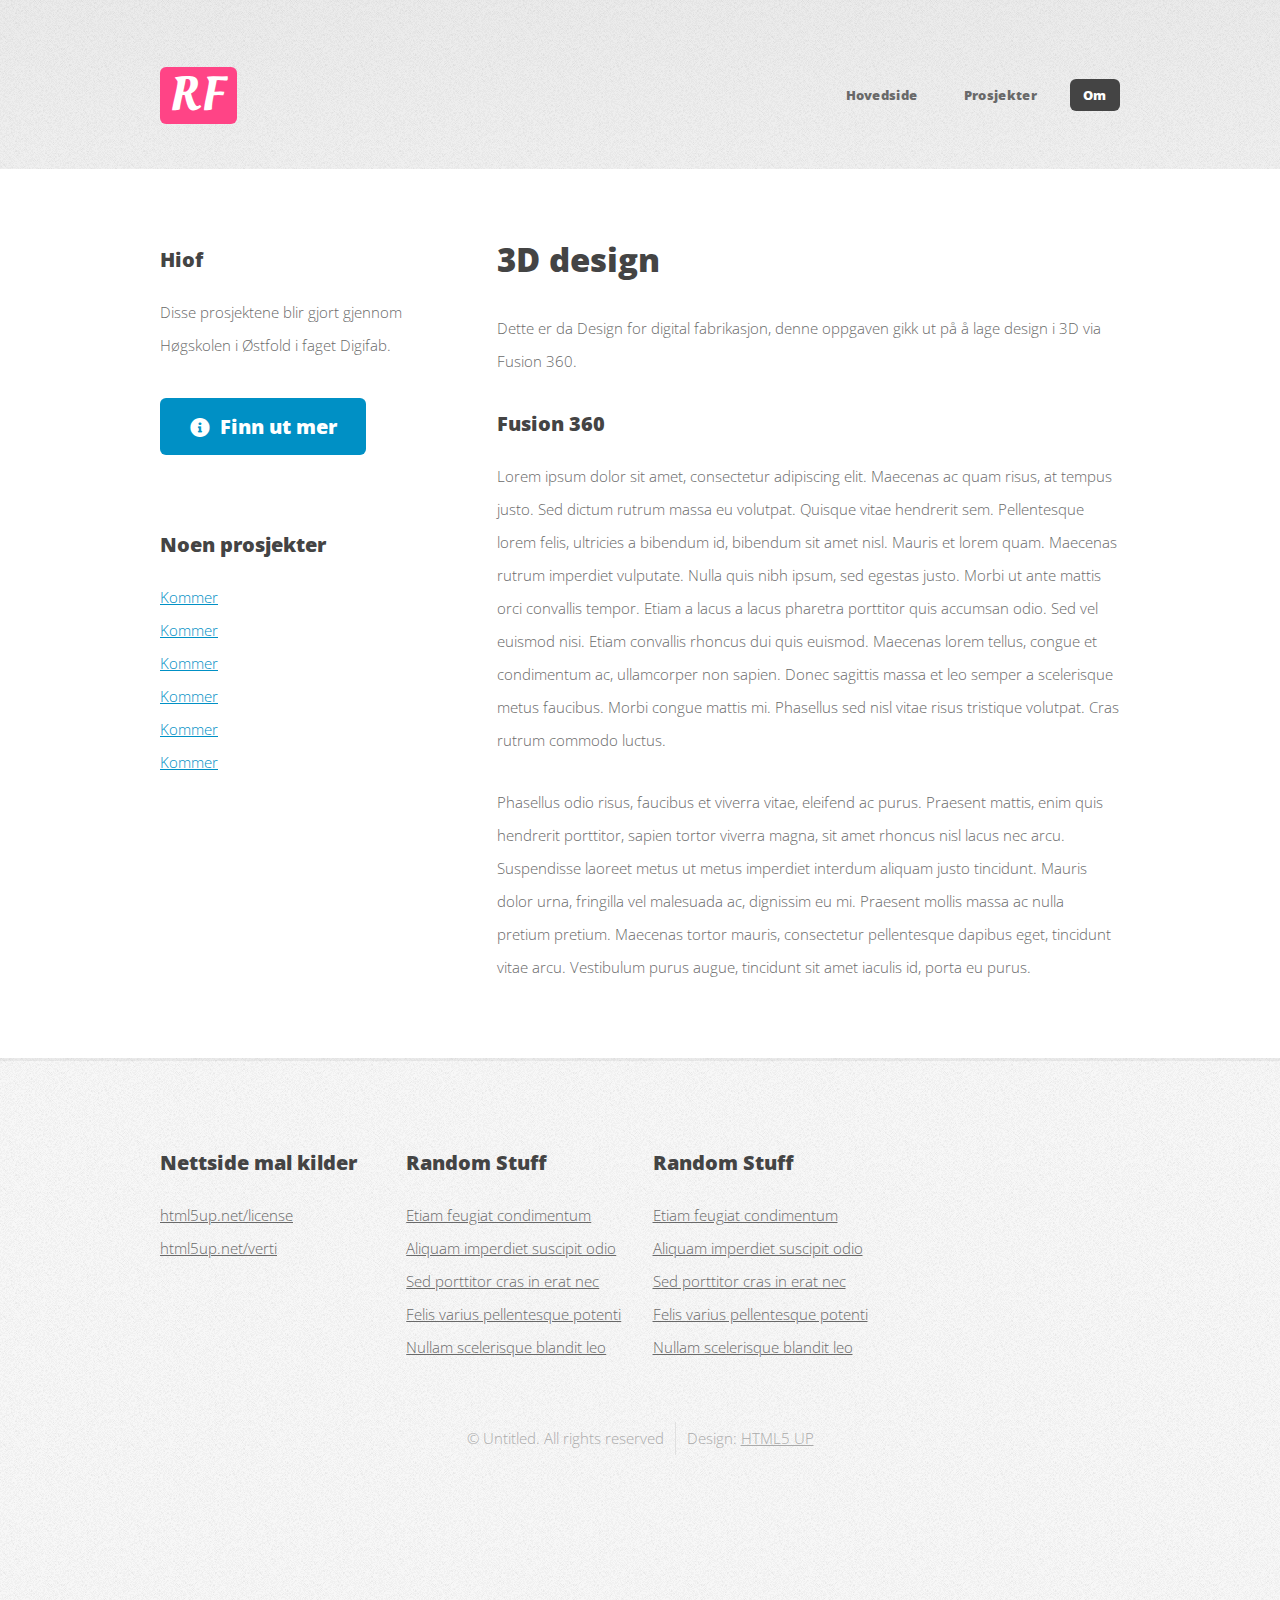
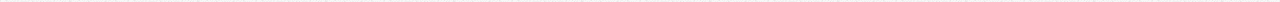
==== docs/Design3D.html @ 137730bd "Made new pages" ====
<!DOCTYPE HTML>
<!--
	Hvor malen til denne nettsiden kommer fra
	Verti by HTML5 UP
	html5up.net | @ajlkn
	Free for personal and commercial use under the CCA 3.0 license (html5up.net/license)
-->
<html>
	<head>
		<title>DigiFab</title>
		<meta charset="utf-8" />
		<meta name="viewport" content="width=device-width, initial-scale=1, user-scalable=no" />
		<link rel="stylesheet" href="assets/css/main.css" />
	</head>
	<body class="is-preload left-sidebar">
		<div id="page-wrapper">

			<!-- Header -->
				<div id="header-wrapper">
					<header id="header" class="container">

						<!-- Logo -->
							<div id="logo">
								<h1><a href="index.html">RF</a></h1>
								<span></span>
							</div>

						<!-- Nav -->
							<nav id="nav">
								<ul>
									<li><a href="index.html">Hovedside</a></li>
									<li>
										<a href="#">Prosjekter</a>
										<ul>
											<li><a href="#">Lorem ipsum dolor</a></li>
											<!--
											<li><a href="#">Magna phasellus</a></li>
											<li>
												<a href="#">Phasellus consequat</a>
												<ul>
													<li><a href="#">Lorem ipsum dolor</a></li>
													<li><a href="#">Phasellus consequat</a></li>
													<li><a href="#">Magna phasellus</a></li>
													<li><a href="#">Etiam dolore nisl</a></li>
												</ul>
											</li>
											<li><a href="#">Veroeros feugiat</a></li>
											-->
										</ul>
									</li>
									<li class="current"><a href="left-sidebar.html">Om</a></li>
									<!--
									<li><a href="right-sidebar.html">Right Sidebar</a></li>
									<li><a href="no-sidebar.html">No Sidebar</a></li>
									Fjernet pga usikkerhet om jeg trenger det
									-->
								</ul>
							</nav>

					</header>
				</div>

			<!-- Main -->
				<div id="main-wrapper">
					<div class="container">
						<div class="row gtr-200">
							<div class="col-4 col-12-medium">
								<div id="sidebar">
									
									<!-- Sidebar -->
										<section>
											<h3>Hiof</h3>
											<p>Disse prosjektene blir gjort gjennom Høgskolen i Østfold i faget Digifab.</p>
											<footer>
												<a href="http://hiof.no" class="button icon solid fa-info-circle">Finn ut mer</a>
											</footer>
										</section>

										<section>
											<h3>Noen prosjekter</h3>
											<ul class="style2">
												<li><a href="#">Kommer</a></li>
												<li><a href="#">Kommer</a></li>
												<li><a href="#">Kommer</a></li>
												<li><a href="#">Kommer</a></li>
												<li><a href="#">Kommer</a></li>
												<li><a href="#">Kommer</a></li>
											</ul>
										</section>

								</div>
							</div>
							<div class="col-8 col-12-medium imp-medium">
								<div id="content">

									<!-- Content -->
										<article>

											<h2>3D design</h2>

											<p>Dette er da Design for digital fabrikasjon, denne oppgaven gikk ut på å lage
												design i 3D via Fusion 360.
											</p>

											<h3>Fusion 360</h3>
											<p>Lorem ipsum dolor sit amet, consectetur adipiscing elit. Maecenas ac quam risus, at tempus
											justo. Sed dictum rutrum massa eu volutpat. Quisque vitae hendrerit sem. Pellentesque lorem felis,
											ultricies a bibendum id, bibendum sit amet nisl. Mauris et lorem quam. Maecenas rutrum imperdiet
											vulputate. Nulla quis nibh ipsum, sed egestas justo. Morbi ut ante mattis orci convallis tempor.
											Etiam a lacus a lacus pharetra porttitor quis accumsan odio. Sed vel euismod nisi. Etiam convallis
											rhoncus dui quis euismod. Maecenas lorem tellus, congue et condimentum ac, ullamcorper non sapien.
											Donec sagittis massa et leo semper a scelerisque metus faucibus. Morbi congue mattis mi.
											Phasellus sed nisl vitae risus tristique volutpat. Cras rutrum commodo luctus.</p>
											
											<p>Phasellus odio risus, faucibus et viverra vitae, eleifend ac purus. Praesent mattis, enim
											quis hendrerit porttitor, sapien tortor viverra magna, sit amet rhoncus nisl lacus nec arcu.
											Suspendisse laoreet metus ut metus imperdiet interdum aliquam justo tincidunt. Mauris dolor urna,
											fringilla vel malesuada ac, dignissim eu mi. Praesent mollis massa ac nulla pretium pretium.
											Maecenas tortor mauris, consectetur pellentesque dapibus eget, tincidunt vitae arcu.
											Vestibulum purus augue, tincidunt sit amet iaculis id, porta eu purus.</p>

										</article>

								</div>
							</div>
						</div>
					</div>
				</div>

			<!-- Footer -->
				<div id="footer-wrapper">
					<footer id="footer" class="container">
						<div class="row">
							<div class="col-3 col-6-medium col-12-small">

								<!-- Links -->
									<section class="widget links">
										<h3>Nettside mal kilder</h3>
										<ul class="style2">
											<li><a href="http://html5up.net/license">html5up.net/license</a></li>
											<li><a href="http://html5up.net/verti">html5up.net/verti</a></li>
										</ul>
									</section>

							</div>
							<div class="col-3 col-6-medium col-12-small">

								<!-- Links -->
									<section class="widget links">
										<h3>Random Stuff</h3>
										<ul class="style2">
											<li><a href="#">Etiam feugiat condimentum</a></li>
											<li><a href="#">Aliquam imperdiet suscipit odio</a></li>
											<li><a href="#">Sed porttitor cras in erat nec</a></li>
											<li><a href="#">Felis varius pellentesque potenti</a></li>
											<li><a href="#">Nullam scelerisque blandit leo</a></li>
										</ul>
									</section>

							</div>
							<div class="col-3 col-6-medium col-12-small">

								<!-- Links -->
									<section class="widget links">
										<h3>Random Stuff</h3>
										<ul class="style2">
											<li><a href="#">Etiam feugiat condimentum</a></li>
											<li><a href="#">Aliquam imperdiet suscipit odio</a></li>
											<li><a href="#">Sed porttitor cras in erat nec</a></li>
											<li><a href="#">Felis varius pellentesque potenti</a></li>
											<li><a href="#">Nullam scelerisque blandit leo</a></li>
										</ul>
									</section>

							</div>
							<div class="col-3 col-6-medium col-12-small">

								<!-- Contact -->
								<!--
									<section class="widget contact">
										<h3>Contact Us</h3>
										<ul>
											<li><a href="#" class="icon brands fa-twitter"><span class="label">Twitter</span></a></li>
											<li><a href="#" class="icon brands fa-facebook-f"><span class="label">Facebook</span></a></li>
											<li><a href="#" class="icon brands fa-instagram"><span class="label">Instagram</span></a></li>
											<li><a href="#" class="icon brands fa-dribbble"><span class="label">Dribbble</span></a></li>
											<li><a href="#" class="icon brands fa-pinterest"><span class="label">Pinterest</span></a></li>
										</ul>
										<p>1234 Fictional Road<br />
										Nashville, TN 00000<br />
										(800) 555-0000</p>
									</section>
								-->

							</div>
						</div>
						<div class="row">
							<div class="col-12">
								<div id="copyright">
									<ul class="menu">
										<li>&copy; Untitled. All rights reserved</li><li>Design: <a href="http://html5up.net">HTML5 UP</a></li>
									</ul>
								</div>
							</div>
						</div>
					</footer>
				</div>

			</div>

		<!-- Scripts -->

			<script src="assets/js/jquery.min.js"></script>
			<script src="assets/js/jquery.dropotron.min.js"></script>
			<script src="assets/js/browser.min.js"></script>
			<script src="assets/js/breakpoints.min.js"></script>
			<script src="assets/js/util.js"></script>
			<script src="assets/js/main.js"></script>

	</body>
</html>
---- docs/assets/css/main.css ----
@import url("fontawesome-all.min.css");
@import url("https://fonts.googleapis.com/css?family=Oleo+Script:400|Open+Sans:300,300italic,600,600italic,800");

/*
	Verti by HTML5 UP
	html5up.net | @ajlkn
	Free for personal and commercial use under the CCA 3.0 license (html5up.net/license)
*/

html, body, div, span, applet, object,
iframe, h1, h2, h3, h4, h5, h6, p, blockquote,
pre, a, abbr, acronym, address, big, cite,
code, del, dfn, em, img, ins, kbd, q, s, samp,
small, strike, strong, sub, sup, tt, var, b,
u, i, center, dl, dt, dd, ol, ul, li, fieldset,
form, label, legend, table, caption, tbody,
tfoot, thead, tr, th, td, article, aside,
canvas, details, embed, figure, figcaption,
footer, header, hgroup, menu, nav, output, ruby,
section, summary, time, mark, audio, video {
	margin: 0;
	padding: 0;
	border: 0;
	font-size: 100%;
	font: inherit;
	vertical-align: baseline;}

article, aside, details, figcaption, figure,
footer, header, hgroup, menu, nav, section {
	display: block;}

body {
	line-height: 1;
}

ol, ul {
	list-style: none;
}

blockquote, q {
	quotes: none;
}

	blockquote:before, blockquote:after, q:before, q:after {
		content: '';
		content: none;
	}

table {
	border-collapse: collapse;
	border-spacing: 0;
}

body {
	-webkit-text-size-adjust: none;
}

mark {
	background-color: transparent;
	color: inherit;
}

input::-moz-focus-inner {
	border: 0;
	padding: 0;
}

input, select, textarea {
	-moz-appearance: none;
	-webkit-appearance: none;
	-ms-appearance: none;
	appearance: none;
}

/* Basic */

	@-ms-viewport {
		width: device-width;
	}

	html {
		box-sizing: border-box;
	}

	*, *:before, *:after {
		box-sizing: inherit;
	}

	body {
		background-image: -moz-linear-gradient(top, rgba(0, 0, 0, 0.05), rgba(0, 0, 0, 0)), url("images/bg01.png");
		background-image: -webkit-linear-gradient(top, rgba(0, 0, 0, 0.05), rgba(0, 0, 0, 0)), url("images/bg01.png");
		background-image: -ms-linear-gradient(top, rgba(0, 0, 0, 0.05), rgba(0, 0, 0, 0)), url("images/bg01.png");
		background-image: linear-gradient(top, rgba(0, 0, 0, 0.05), rgba(0, 0, 0, 0)), url("images/bg01.png");
		background-color: #f7f7f7;
		background-position: top left, top left;
		background-repeat: repeat-x, repeat;
		background-size: 100% 30em, auto;
		font-family: 'Open Sans', sans-serif;
		font-size: 13pt;
		color: #696969;
		font-weight: 300;
		line-height: 2.25em;
	}

		body.is-preload *, body.is-preload *:before, body.is-preload *:after {
			-moz-animation: none !important;
			-webkit-animation: none !important;
			-ms-animation: none !important;
			animation: none !important;
			-moz-transition: none !important;
			-webkit-transition: none !important;
			-ms-transition: none !important;
			transition: none !important;
		}

	input, select, textarea {
		font-family: 'Open Sans', sans-serif;
		font-size: 13pt;
		color: #696969;
		font-weight: 300;
		line-height: 2.25em;
	}

	a {
		color: #0090c5;
		text-decoration: underline;
	}

		a:hover {
			text-decoration: none;
		}

	h1, h2, h3, h4, h5, h6 {
		color: #444;
		font-weight: 800;
	}

		h1 a, h2 a, h3 a, h4 a, h5 a, h6 a {
			color: inherit;
			text-decoration: none;
			outline: 0;
		}

	h2 {
		font-size: 2.25em;
		margin: 0 0 1.1em 0;
		line-height: 1em;
	}

	h3 {
		font-size: 1.35em;
		margin: 0 0 1em 0;
	}

	b, strong {
		font-weight: 600;
		color: #444;
	}

	i, em {
		font-style: italic;
	}

	br.clear {
		clear: both;
	}

	sub {
		position: relative;
		top: 0.5em;
		font-size: 0.8em;
	}

	sup {
		position: relative;
		top: -0.5em;
		font-size: 0.8em;
	}

	hr {
		border: 0;
		border-top: solid 1px #eee;
	}

	blockquote {
		border-left: solid 0.5em #eee;
		padding: 1em 0 1em 2em;
		font-style: italic;
	}

	p, ul, ol, dl, table {
		margin-bottom: 2em;
	}

/* Container */

	.container {
		margin: 0 auto;
		max-width: 100%;
		width: 1400px;
	}

		@media screen and (max-width: 1680px) {

			.container {
				width: 1200px;
			}

		}

		@media screen and (max-width: 1280px) {

			.container {
				width: 960px;
			}

		}

		@media screen and (max-width: 980px) {

			.container {
				width: 90%;
			}

		}

		@media screen and (max-width: 736px) {

			.container {
				width: 100%;
			}

		}

/* Row */

	.row {
		display: flex;
		flex-wrap: wrap;
		box-sizing: border-box;
		align-items: stretch;
	}

		.row > * {
			box-sizing: border-box;
		}

		.row.gtr-uniform > * > :last-child {
			margin-bottom: 0;
		}

		.row.aln-left {
			justify-content: flex-start;
		}

		.row.aln-center {
			justify-content: center;
		}

		.row.aln-right {
			justify-content: flex-end;
		}

		.row.aln-top {
			align-items: flex-start;
		}

		.row.aln-middle {
			align-items: center;
		}

		.row.aln-bottom {
			align-items: flex-end;
		}

		.row > .imp {
			order: -1;
		}

		.row > .col-1 {
			width: 8.33333%;
		}

		.row > .off-1 {
			margin-left: 8.33333%;
		}

		.row > .col-2 {
			width: 16.66667%;
		}

		.row > .off-2 {
			margin-left: 16.66667%;
		}

		.row > .col-3 {
			width: 25%;
		}

		.row > .off-3 {
			margin-left: 25%;
		}

		.row > .col-4 {
			width: 33.33333%;
		}

		.row > .off-4 {
			margin-left: 33.33333%;
		}

		.row > .col-5 {
			width: 41.66667%;
		}

		.row > .off-5 {
			margin-left: 41.66667%;
		}

		.row > .col-6 {
			width: 50%;
		}

		.row > .off-6 {
			margin-left: 50%;
		}

		.row > .col-7 {
			width: 58.33333%;
		}

		.row > .off-7 {
			margin-left: 58.33333%;
		}

		.row > .col-8 {
			width: 66.66667%;
		}

		.row > .off-8 {
			margin-left: 66.66667%;
		}

		.row > .col-9 {
			width: 75%;
		}

		.row > .off-9 {
			margin-left: 75%;
		}

		.row > .col-10 {
			width: 83.33333%;
		}

		.row > .off-10 {
			margin-left: 83.33333%;
		}

		.row > .col-11 {
			width: 91.66667%;
		}

		.row > .off-11 {
			margin-left: 91.66667%;
		}

		.row > .col-12 {
			width: 100%;
		}

		.row > .off-12 {
			margin-left: 100%;
		}

		.row.gtr-0 {
			margin-top: 0px;
			margin-left: 0px;
		}

			.row.gtr-0 > * {
				padding: 0px 0 0 0px;
			}

			.row.gtr-0.gtr-uniform {
				margin-top: 0px;
			}

				.row.gtr-0.gtr-uniform > * {
					padding-top: 0px;
				}

		.row.gtr-25 {
			margin-top: -10px;
			margin-left: -10px;
		}

			.row.gtr-25 > * {
				padding: 10px 0 0 10px;
			}

			.row.gtr-25.gtr-uniform {
				margin-top: -10px;
			}

				.row.gtr-25.gtr-uniform > * {
					padding-top: 10px;
				}

		.row.gtr-50 {
			margin-top: -20px;
			margin-left: -20px;
		}

			.row.gtr-50 > * {
				padding: 20px 0 0 20px;
			}

			.row.gtr-50.gtr-uniform {
				margin-top: -20px;
			}

				.row.gtr-50.gtr-uniform > * {
					padding-top: 20px;
				}

		.row {
			margin-top: -40px;
			margin-left: -40px;
		}

			.row > * {
				padding: 40px 0 0 40px;
			}

			.row.gtr-uniform {
				margin-top: -40px;
			}

				.row.gtr-uniform > * {
					padding-top: 40px;
				}

		.row.gtr-150 {
			margin-top: -60px;
			margin-left: -60px;
		}

			.row.gtr-150 > * {
				padding: 60px 0 0 60px;
			}

			.row.gtr-150.gtr-uniform {
				margin-top: -60px;
			}

				.row.gtr-150.gtr-uniform > * {
					padding-top: 60px;
				}

		.row.gtr-200 {
			margin-top: -80px;
			margin-left: -80px;
		}

			.row.gtr-200 > * {
				padding: 80px 0 0 80px;
			}

			.row.gtr-200.gtr-uniform {
				margin-top: -80px;
			}

				.row.gtr-200.gtr-uniform > * {
					padding-top: 80px;
				}

		@media screen and (max-width: 1680px) {

			.row {
				display: flex;
				flex-wrap: wrap;
				box-sizing: border-box;
				align-items: stretch;
			}

				.row > * {
					box-sizing: border-box;
				}

				.row.gtr-uniform > * > :last-child {
					margin-bottom: 0;
				}

				.row.aln-left {
					justify-content: flex-start;
				}

				.row.aln-center {
					justify-content: center;
				}

				.row.aln-right {
					justify-content: flex-end;
				}

				.row.aln-top {
					align-items: flex-start;
				}

				.row.aln-middle {
					align-items: center;
				}

				.row.aln-bottom {
					align-items: flex-end;
				}

				.row > .imp-xlarge {
					order: -1;
				}

				.row > .col-1-xlarge {
					width: 8.33333%;
				}

				.row > .off-1-xlarge {
					margin-left: 8.33333%;
				}

				.row > .col-2-xlarge {
					width: 16.66667%;
				}

				.row > .off-2-xlarge {
					margin-left: 16.66667%;
				}

				.row > .col-3-xlarge {
					width: 25%;
				}

				.row > .off-3-xlarge {
					margin-left: 25%;
				}

				.row > .col-4-xlarge {
					width: 33.33333%;
				}

				.row > .off-4-xlarge {
					margin-left: 33.33333%;
				}

				.row > .col-5-xlarge {
					width: 41.66667%;
				}

				.row > .off-5-xlarge {
					margin-left: 41.66667%;
				}

				.row > .col-6-xlarge {
					width: 50%;
				}

				.row > .off-6-xlarge {
					margin-left: 50%;
				}

				.row > .col-7-xlarge {
					width: 58.33333%;
				}

				.row > .off-7-xlarge {
					margin-left: 58.33333%;
				}

				.row > .col-8-xlarge {
					width: 66.66667%;
				}

				.row > .off-8-xlarge {
					margin-left: 66.66667%;
				}

				.row > .col-9-xlarge {
					width: 75%;
				}

				.row > .off-9-xlarge {
					margin-left: 75%;
				}

				.row > .col-10-xlarge {
					width: 83.33333%;
				}

				.row > .off-10-xlarge {
					margin-left: 83.33333%;
				}

				.row > .col-11-xlarge {
					width: 91.66667%;
				}

				.row > .off-11-xlarge {
					margin-left: 91.66667%;
				}

				.row > .col-12-xlarge {
					width: 100%;
				}

				.row > .off-12-xlarge {
					margin-left: 100%;
				}

				.row.gtr-0 {
					margin-top: 0px;
					margin-left: 0px;
				}

					.row.gtr-0 > * {
						padding: 0px 0 0 0px;
					}

					.row.gtr-0.gtr-uniform {
						margin-top: 0px;
					}

						.row.gtr-0.gtr-uniform > * {
							padding-top: 0px;
						}

				.row.gtr-25 {
					margin-top: -10px;
					margin-left: -10px;
				}

					.row.gtr-25 > * {
						padding: 10px 0 0 10px;
					}

					.row.gtr-25.gtr-uniform {
						margin-top: -10px;
					}

						.row.gtr-25.gtr-uniform > * {
							padding-top: 10px;
						}

				.row.gtr-50 {
					margin-top: -20px;
					margin-left: -20px;
				}

					.row.gtr-50 > * {
						padding: 20px 0 0 20px;
					}

					.row.gtr-50.gtr-uniform {
						margin-top: -20px;
					}

						.row.gtr-50.gtr-uniform > * {
							padding-top: 20px;
						}

				.row {
					margin-top: -40px;
					margin-left: -40px;
				}

					.row > * {
						padding: 40px 0 0 40px;
					}

					.row.gtr-uniform {
						margin-top: -40px;
					}

						.row.gtr-uniform > * {
							padding-top: 40px;
						}

				.row.gtr-150 {
					margin-top: -60px;
					margin-left: -60px;
				}

					.row.gtr-150 > * {
						padding: 60px 0 0 60px;
					}

					.row.gtr-150.gtr-uniform {
						margin-top: -60px;
					}

						.row.gtr-150.gtr-uniform > * {
							padding-top: 60px;
						}

				.row.gtr-200 {
					margin-top: -80px;
					margin-left: -80px;
				}

					.row.gtr-200 > * {
						padding: 80px 0 0 80px;
					}

					.row.gtr-200.gtr-uniform {
						margin-top: -80px;
					}

						.row.gtr-200.gtr-uniform > * {
							padding-top: 80px;
						}

		}

		@media screen and (max-width: 1280px) {

			.row {
				display: flex;
				flex-wrap: wrap;
				box-sizing: border-box;
				align-items: stretch;
			}

				.row > * {
					box-sizing: border-box;
				}

				.row.gtr-uniform > * > :last-child {
					margin-bottom: 0;
				}

				.row.aln-left {
					justify-content: flex-start;
				}

				.row.aln-center {
					justify-content: center;
				}

				.row.aln-right {
					justify-content: flex-end;
				}

				.row.aln-top {
					align-items: flex-start;
				}

				.row.aln-middle {
					align-items: center;
				}

				.row.aln-bottom {
					align-items: flex-end;
				}

				.row > .imp-large {
					order: -1;
				}

				.row > .col-1-large {
					width: 8.33333%;
				}

				.row > .off-1-large {
					margin-left: 8.33333%;
				}

				.row > .col-2-large {
					width: 16.66667%;
				}

				.row > .off-2-large {
					margin-left: 16.66667%;
				}

				.row > .col-3-large {
					width: 25%;
				}

				.row > .off-3-large {
					margin-left: 25%;
				}

				.row > .col-4-large {
					width: 33.33333%;
				}

				.row > .off-4-large {
					margin-left: 33.33333%;
				}

				.row > .col-5-large {
					width: 41.66667%;
				}

				.row > .off-5-large {
					margin-left: 41.66667%;
				}

				.row > .col-6-large {
					width: 50%;
				}

				.row > .off-6-large {
					margin-left: 50%;
				}

				.row > .col-7-large {
					width: 58.33333%;
				}

				.row > .off-7-large {
					margin-left: 58.33333%;
				}

				.row > .col-8-large {
					width: 66.66667%;
				}

				.row > .off-8-large {
					margin-left: 66.66667%;
				}

				.row > .col-9-large {
					width: 75%;
				}

				.row > .off-9-large {
					margin-left: 75%;
				}

				.row > .col-10-large {
					width: 83.33333%;
				}

				.row > .off-10-large {
					margin-left: 83.33333%;
				}

				.row > .col-11-large {
					width: 91.66667%;
				}

				.row > .off-11-large {
					margin-left: 91.66667%;
				}

				.row > .col-12-large {
					width: 100%;
				}

				.row > .off-12-large {
					margin-left: 100%;
				}

				.row.gtr-0 {
					margin-top: 0px;
					margin-left: 0px;
				}

					.row.gtr-0 > * {
						padding: 0px 0 0 0px;
					}

					.row.gtr-0.gtr-uniform {
						margin-top: 0px;
					}

						.row.gtr-0.gtr-uniform > * {
							padding-top: 0px;
						}

				.row.gtr-25 {
					margin-top: -6.25px;
					margin-left: -6.25px;
				}

					.row.gtr-25 > * {
						padding: 6.25px 0 0 6.25px;
					}

					.row.gtr-25.gtr-uniform {
						margin-top: -6.25px;
					}

						.row.gtr-25.gtr-uniform > * {
							padding-top: 6.25px;
						}

				.row.gtr-50 {
					margin-top: -12.5px;
					margin-left: -12.5px;
				}

					.row.gtr-50 > * {
						padding: 12.5px 0 0 12.5px;
					}

					.row.gtr-50.gtr-uniform {
						margin-top: -12.5px;
					}

						.row.gtr-50.gtr-uniform > * {
							padding-top: 12.5px;
						}

				.row {
					margin-top: -25px;
					margin-left: -25px;
				}

					.row > * {
						padding: 25px 0 0 25px;
					}

					.row.gtr-uniform {
						margin-top: -25px;
					}

						.row.gtr-uniform > * {
							padding-top: 25px;
						}

				.row.gtr-150 {
					margin-top: -37.5px;
					margin-left: -37.5px;
				}

					.row.gtr-150 > * {
						padding: 37.5px 0 0 37.5px;
					}

					.row.gtr-150.gtr-uniform {
						margin-top: -37.5px;
					}

						.row.gtr-150.gtr-uniform > * {
							padding-top: 37.5px;
						}

				.row.gtr-200 {
					margin-top: -50px;
					margin-left: -50px;
				}

					.row.gtr-200 > * {
						padding: 50px 0 0 50px;
					}

					.row.gtr-200.gtr-uniform {
						margin-top: -50px;
					}

						.row.gtr-200.gtr-uniform > * {
							padding-top: 50px;
						}

		}

		@media screen and (max-width: 980px) {

			.row {
				display: flex;
				flex-wrap: wrap;
				box-sizing: border-box;
				align-items: stretch;
			}

				.row > * {
					box-sizing: border-box;
				}

				.row.gtr-uniform > * > :last-child {
					margin-bottom: 0;
				}

				.row.aln-left {
					justify-content: flex-start;
				}

				.row.aln-center {
					justify-content: center;
				}

				.row.aln-right {
					justify-content: flex-end;
				}

				.row.aln-top {
					align-items: flex-start;
				}

				.row.aln-middle {
					align-items: center;
				}

				.row.aln-bottom {
					align-items: flex-end;
				}

				.row > .imp-medium {
					order: -1;
				}

				.row > .col-1-medium {
					width: 8.33333%;
				}

				.row > .off-1-medium {
					margin-left: 8.33333%;
				}

				.row > .col-2-medium {
					width: 16.66667%;
				}

				.row > .off-2-medium {
					margin-left: 16.66667%;
				}

				.row > .col-3-medium {
					width: 25%;
				}

				.row > .off-3-medium {
					margin-left: 25%;
				}

				.row > .col-4-medium {
					width: 33.33333%;
				}

				.row > .off-4-medium {
					margin-left: 33.33333%;
				}

				.row > .col-5-medium {
					width: 41.66667%;
				}

				.row > .off-5-medium {
					margin-left: 41.66667%;
				}

				.row > .col-6-medium {
					width: 50%;
				}

				.row > .off-6-medium {
					margin-left: 50%;
				}

				.row > .col-7-medium {
					width: 58.33333%;
				}

				.row > .off-7-medium {
					margin-left: 58.33333%;
				}

				.row > .col-8-medium {
					width: 66.66667%;
				}

				.row > .off-8-medium {
					margin-left: 66.66667%;
				}

				.row > .col-9-medium {
					width: 75%;
				}

				.row > .off-9-medium {
					margin-left: 75%;
				}

				.row > .col-10-medium {
					width: 83.33333%;
				}

				.row > .off-10-medium {
					margin-left: 83.33333%;
				}

				.row > .col-11-medium {
					width: 91.66667%;
				}

				.row > .off-11-medium {
					margin-left: 91.66667%;
				}

				.row > .col-12-medium {
					width: 100%;
				}

				.row > .off-12-medium {
					margin-left: 100%;
				}

				.row.gtr-0 {
					margin-top: 0px;
					margin-left: 0px;
				}

					.row.gtr-0 > * {
						padding: 0px 0 0 0px;
					}

					.row.gtr-0.gtr-uniform {
						margin-top: 0px;
					}

						.row.gtr-0.gtr-uniform > * {
							padding-top: 0px;
						}

				.row.gtr-25 {
					margin-top: -6.25px;
					margin-left: -6.25px;
				}

					.row.gtr-25 > * {
						padding: 6.25px 0 0 6.25px;
					}

					.row.gtr-25.gtr-uniform {
						margin-top: -6.25px;
					}

						.row.gtr-25.gtr-uniform > * {
							padding-top: 6.25px;
						}

				.row.gtr-50 {
					margin-top: -12.5px;
					margin-left: -12.5px;
				}

					.row.gtr-50 > * {
						padding: 12.5px 0 0 12.5px;
					}

					.row.gtr-50.gtr-uniform {
						margin-top: -12.5px;
					}

						.row.gtr-50.gtr-uniform > * {
							padding-top: 12.5px;
						}

				.row {
					margin-top: -25px;
					margin-left: -25px;
				}

					.row > * {
						padding: 25px 0 0 25px;
					}

					.row.gtr-uniform {
						margin-top: -25px;
					}

						.row.gtr-uniform > * {
							padding-top: 25px;
						}

				.row.gtr-150 {
					margin-top: -37.5px;
					margin-left: -37.5px;
				}

					.row.gtr-150 > * {
						padding: 37.5px 0 0 37.5px;
					}

					.row.gtr-150.gtr-uniform {
						margin-top: -37.5px;
					}

						.row.gtr-150.gtr-uniform > * {
							padding-top: 37.5px;
						}

				.row.gtr-200 {
					margin-top: -50px;
					margin-left: -50px;
				}

					.row.gtr-200 > * {
						padding: 50px 0 0 50px;
					}

					.row.gtr-200.gtr-uniform {
						margin-top: -50px;
					}

						.row.gtr-200.gtr-uniform > * {
							padding-top: 50px;
						}

		}

		@media screen and (max-width: 736px) {

			.row {
				display: flex;
				flex-wrap: wrap;
				box-sizing: border-box;
				align-items: stretch;
			}

				.row > * {
					box-sizing: border-box;
				}

				.row.gtr-uniform > * > :last-child {
					margin-bottom: 0;
				}

				.row.aln-left {
					justify-content: flex-start;
				}

				.row.aln-center {
					justify-content: center;
				}

				.row.aln-right {
					justify-content: flex-end;
				}

				.row.aln-top {
					align-items: flex-start;
				}

				.row.aln-middle {
					align-items: center;
				}

				.row.aln-bottom {
					align-items: flex-end;
				}

				.row > .imp-small {
					order: -1;
				}

				.row > .col-1-small {
					width: 8.33333%;
				}

				.row > .off-1-small {
					margin-left: 8.33333%;
				}

				.row > .col-2-small {
					width: 16.66667%;
				}

				.row > .off-2-small {
					margin-left: 16.66667%;
				}

				.row > .col-3-small {
					width: 25%;
				}

				.row > .off-3-small {
					margin-left: 25%;
				}

				.row > .col-4-small {
					width: 33.33333%;
				}

				.row > .off-4-small {
					margin-left: 33.33333%;
				}

				.row > .col-5-small {
					width: 41.66667%;
				}

				.row > .off-5-small {
					margin-left: 41.66667%;
				}

				.row > .col-6-small {
					width: 50%;
				}

				.row > .off-6-small {
					margin-left: 50%;
				}

				.row > .col-7-small {
					width: 58.33333%;
				}

				.row > .off-7-small {
					margin-left: 58.33333%;
				}

				.row > .col-8-small {
					width: 66.66667%;
				}

				.row > .off-8-small {
					margin-left: 66.66667%;
				}

				.row > .col-9-small {
					width: 75%;
				}

				.row > .off-9-small {
					margin-left: 75%;
				}

				.row > .col-10-small {
					width: 83.33333%;
				}

				.row > .off-10-small {
					margin-left: 83.33333%;
				}

				.row > .col-11-small {
					width: 91.66667%;
				}

				.row > .off-11-small {
					margin-left: 91.66667%;
				}

				.row > .col-12-small {
					width: 100%;
				}

				.row > .off-12-small {
					margin-left: 100%;
				}

				.row.gtr-0 {
					margin-top: 0px;
					margin-left: 0px;
				}

					.row.gtr-0 > * {
						padding: 0px 0 0 0px;
					}

					.row.gtr-0.gtr-uniform {
						margin-top: 0px;
					}

						.row.gtr-0.gtr-uniform > * {
							padding-top: 0px;
						}

				.row.gtr-25 {
					margin-top: -5px;
					margin-left: -5px;
				}

					.row.gtr-25 > * {
						padding: 5px 0 0 5px;
					}

					.row.gtr-25.gtr-uniform {
						margin-top: -5px;
					}

						.row.gtr-25.gtr-uniform > * {
							padding-top: 5px;
						}

				.row.gtr-50 {
					margin-top: -10px;
					margin-left: -10px;
				}

					.row.gtr-50 > * {
						padding: 10px 0 0 10px;
					}

					.row.gtr-50.gtr-uniform {
						margin-top: -10px;
					}

						.row.gtr-50.gtr-uniform > * {
							padding-top: 10px;
						}

				.row {
					margin-top: -20px;
					margin-left: -20px;
				}

					.row > * {
						padding: 20px 0 0 20px;
					}

					.row.gtr-uniform {
						margin-top: -20px;
					}

						.row.gtr-uniform > * {
							padding-top: 20px;
						}

				.row.gtr-150 {
					margin-top: -30px;
					margin-left: -30px;
				}

					.row.gtr-150 > * {
						padding: 30px 0 0 30px;
					}

					.row.gtr-150.gtr-uniform {
						margin-top: -30px;
					}

						.row.gtr-150.gtr-uniform > * {
							padding-top: 30px;
						}

				.row.gtr-200 {
					margin-top: -40px;
					margin-left: -40px;
				}

					.row.gtr-200 > * {
						padding: 40px 0 0 40px;
					}

					.row.gtr-200.gtr-uniform {
						margin-top: -40px;
					}

						.row.gtr-200.gtr-uniform > * {
							padding-top: 40px;
						}

		}

/* Section/Article */

	section, article {
		margin-bottom: 5em;
	}

	section > :last-child,
	article > :last-child,
	section:last-child,
	article:last-child {
		margin-bottom: 0;
	}

	header {
		margin: 0 0 2em 0;
	}

		header h2, header h3 {
			margin: 0 0 0.25em 0;
		}

		header p {
			margin: 0;
		}

	footer {
		margin: 2.5em 0 0 0;
	}

/* Forms */

	form label {
		display: block;
		font-weight: 800;
		margin: 0 0 1em 0;
		font-size: 0.8em;
		color: #444;
	}

	form input[type="text"],
	form input[type="email"],
	form input[type="password"],
	form select,
	form textarea {
		-webkit-appearance: none;
		display: block;
		width: 100%;
		border-radius: 8px;
		border: solid 1px #eee;
	}

		form input[type="text"]:focus,
		form input[type="email"]:focus,
		form input[type="password"]:focus,
		form select:focus,
		form textarea:focus {
			border-color: #0090c5;
		}

	form input[type="text"],
	form input[type="email"],
	form input[type="password"] {
		line-height: 3em;
		padding: 0 1em;
	}

	form select {
		line-height: 3em;
		padding: 0 1em;
	}

	form textarea {
		min-height: 9em;
		padding: 1em;
	}

	form ::-webkit-input-placeholder {
		color: #555 !important;
	}

	form :-moz-placeholder {
		color: #555 !important;
	}

	form ::-moz-placeholder {
		color: #555 !important;
	}

	form :-ms-input-placeholder {
		color: #555 !important;
	}

	form ::-moz-focus-inner {
		border: 0;
	}

/* Tables */

	table {
		width: 100%;
	}

		table tr {
			border-top: solid 1px #eee;
		}

			table tr:first-child {
				border-top: 0;
			}

		table td {
			padding: 0.5em 1em 0.5em 1em;
		}

		table th {
			text-align: left;
			padding: 0.5em 1em 0.5em 1em;
			font-weight: 800;
			margin: 0 0 1em 0;
		}

		table thead {
			background: #404248;
			color: #fff;
		}

/* Image */

	.image {
		display: inline-block;
		outline: 0;
	}

		.image img {
			display: block;
			width: 100%;
			border-radius: 8px;
		}

		.image.fit {
			display: block;
			width: 100%;
		}

		.image.featured {
			display: block;
			width: 100%;
			margin: 0 0 2.5em 0;
		}

		.image.left {
			float: left;
			margin: 0 2em 2em 0;
		}

		.image.centered {
			display: block;
			margin: 0 0 2.5em 0;
		}

			.image.centered img {
				margin: 0 auto;
				width: auto;
			}

/* Button */

	input[type="button"],
	input[type="submit"],
	input[type="reset"],
	button,
	.button {
		-moz-transition: background-color .25s ease-in-out;
		-webkit-transition: background-color .25s ease-in-out;
		-ms-transition: background-color .25s ease-in-out;
		transition: background-color .25s ease-in-out;
		-webkit-appearance: none;
		position: relative;
		display: inline-block;
		background: #0090c5;
		color: #fff;
		text-decoration: none;
		border-radius: 6px;
		font-weight: 800;
		outline: 0;
		border: 0;
		cursor: pointer;
		font-size: 1.35em;
		padding: 0.6em 1.5em;
	}

		input[type="button"].icon:before,
		input[type="submit"].icon:before,
		input[type="reset"].icon:before,
		button.icon:before,
		.button.icon:before {
			position: relative;
			margin-right: 0.5em;
			top: 0.05em;
		}

		input[type="button"]:hover,
		input[type="submit"]:hover,
		input[type="reset"]:hover,
		button:hover,
		.button:hover {
			background: #10a0d5;
		}

		input[type="button"]:active,
		input[type="submit"]:active,
		input[type="reset"]:active,
		button:active,
		.button:active {
			background: #20b0e5;
		}

		input[type="button"].alt,
		input[type="submit"].alt,
		input[type="reset"].alt,
		button.alt,
		.button.alt {
			background: #f1f1f1;
			background: rgba(0, 0, 0, 0.05);
			color: #444;
		}

			input[type="button"].alt:hover,
			input[type="submit"].alt:hover,
			input[type="reset"].alt:hover,
			button.alt:hover,
			.button.alt:hover {
				background: #e8e8e8;
				background: rgba(0, 0, 0, 0.085);
			}

			input[type="button"].alt:active,
			input[type="submit"].alt:active,
			input[type="reset"].alt:active,
			button.alt:active,
			.button.alt:active {
				background: #e4e4e4;
				background: rgba(0, 0, 0, 0.15);
			}

		input[type="button"].large,
		input[type="submit"].large,
		input[type="reset"].large,
		button.large,
		.button.large {
			font-size: 2.25em;
			padding: 0.8em 0.9em;
		}

/* List */

	ul {
		list-style: disc;
		padding-left: 1em;
	}

		ul li {
			padding-left: 0.5em;
		}

		ul.style2 {
			list-style: none;
			padding-left: 0;
		}

			ul.style2 li {
				padding-left: 0;
			}

	ol {
		list-style: decimal;
		padding-left: 1.25em;
	}

		ol li {
			padding-left: 0.25em;
		}

/* Actions */

	ul.actions {
		list-style: none;
		padding-left: 0;
	}

		ul.actions li {
			display: inline-block;
			padding: 0 0 0 0.25em;
			margin: 0 0 0 0.25em;
		}

			ul.actions li:first-child {
				margin-left: 0;
				padding-left: 0;
			}

/* Menu */

	ul.menu {
		list-style: none;
		padding-left: 0;
	}

		ul.menu li {
			border-left: solid 1px #e0e0e0;
			display: inline-block;
			padding: 0 0 0 0.75em;
			margin: 0 0 0 0.75em;
		}

			ul.menu li:first-child {
				border-left: 0;
				margin-left: 0;
				padding-left: 0;
			}

/* Box */

	.box {
		background: #fff;
		border-radius: 6px;
		box-shadow: 0px 3px 0px 0px rgba(0, 0, 0, 0.05);
		padding: 2em;
	}

		.box.feature {
			padding: 0;
		}

			.box.feature .inner {
				padding: 4em 2em 3em 2em;
			}

			.box.feature h2 {
				font-size: 1.35em;
			}

			.box.feature p {
				margin: 0;
			}

			.box.feature .image {
				position: relative;
				margin: 0;
			}

				.box.feature .image img {
					border-bottom-left-radius: 0;
					border-bottom-right-radius: 0;
				}

/* Icons */

	.icon {
		text-decoration: none;
		position: relative;
		text-decoration: none;
	}

		.icon:before {
			-moz-osx-font-smoothing: grayscale;
			-webkit-font-smoothing: antialiased;
			display: inline-block;
			font-style: normal;
			font-variant: normal;
			text-rendering: auto;
			line-height: 1;
			text-transform: none !important;
			font-family: 'Font Awesome 5 Free';
			font-weight: 400;
		}

		.icon:before {
			line-height: inherit;
		}

		.icon.solid:before {
			font-weight: 900;
		}

		.icon.brands:before {
			font-family: 'Font Awesome 5 Brands';
		}

		.icon > .label {
			display: none;
		}

/* Widgets */

	.widget.thumbnails .grid {
		margin: 0 0 3em 0;
	}

	.widget.thumbnails .image {
		margin: 0;
	}

	.widget.contact ul {
		list-style: none;
		padding-left: 0;
		overflow: hidden;
		position: relative;
		left: -4px;
		top: 4px;
		margin-bottom: 1.5em;
	}

		.widget.contact ul li {
			display: inline-block;
			margin-right: 0.25em;
			padding-left: 0;
		}

			.widget.contact ul li a {
				-moz-transition: background-color .25s ease-in-out;
				-webkit-transition: background-color .25s ease-in-out;
				-ms-transition: background-color .25s ease-in-out;
				transition: background-color .25s ease-in-out;
				display: inline-block;
				width: 2.5em;
				height: 2.5em;
				text-align: center;
				line-height: 2.5em;
				border-radius: 0.35em;
				outline: 0;
				opacity: 0.75;
				text-decoration: none;
				background: #222222;
			}

				.widget.contact ul li a:before {
					color: #f3f3f3;
					font-size: 1.5em;
					line-height: inherit;
				}

				.widget.contact ul li a:hover {
					background: #444444;
				}

				.widget.contact ul li a:active {
					background: #666666;
				}

/* Wrappers */

	#header-wrapper {
		padding: 4.5em 0 3em 0;
	}

	#features-wrapper {
		padding: 3em 0 3em 0;
	}

	#main-wrapper {
		background: #fff;
		box-shadow: 0px 3px 0px 0px rgba(0, 0, 0, 0.05);
		padding: 5em 0 5em 0;
	}

	#footer-wrapper {
		padding: 6em 0 8em 0;
	}

/* Header */

	#header {
		position: relative;
	}

/* Logo */

	#logo {
		display: inline-block;
	}

		#logo h1 {
			background: #ff4486;
			color: #fff;
			border-radius: 6px;
			font-family: 'Oleo Script', serif;
			font-weight: 400;
			padding: 0.25em 0.2em 0.25em 0.2em;
			font-size: 3.25em;
			letter-spacing: 0.05em;
			display: inline-block;
			vertical-align: middle;
		}

		#logo span {
			font-weight: 800;
			line-height: 4.5em;
			letter-spacing: 0.025em;
			font-size: 0.9em;
			vertical-align: middle;
			margin: 0 0 0 1.25em;
		}

/* Nav */

	#nav {
		position: absolute;
		right: 0;
		top: 0;
		font-size: 0.9em;
	}

		#nav ul {
			list-style: none;
			padding-left: 0;
		}

			#nav ul li {
				float: left;
				line-height: 4.5em;
				padding-left: 1.5em;
			}

				#nav ul li a, #nav ul li span {
					-moz-transition: background-color .25s ease-in-out;
					-webkit-transition: background-color .25s ease-in-out;
					-ms-transition: background-color .25s ease-in-out;
					transition: background-color .25s ease-in-out;
					font-weight: 800;
					letter-spacing: 0.025em;
					color: #696969;
					text-decoration: none;
					border-radius: 6px;
					padding: 0.5em 1em 0.5em 1em;
				}

				#nav ul li > ul {
					display: none;
				}

				#nav ul li:hover a, #nav ul li:hover span {
					background: #fff;
				}

				#nav ul li.active a, #nav ul li.active span {
					background: #fff;
				}

				#nav ul li.current a {
					background: #444;
					color: #fff;
				}

	.dropotron {
		background: #fff;
		letter-spacing: 0.025em;
		color: #696969;
		text-decoration: none;
		border-radius: 6px;
		padding: 0.75em 0;
		min-width: 15em;
		box-shadow: inset 0 0 0 1px rgba(0, 0, 0, 0.1), 0 0.25em 0.25em 0.1em rgba(0, 0, 0, 0.025);
		margin-top: calc(-0.75em + 1px);
		margin-left: -1px;
		list-style: none;
		padding-left: 0;
	}

		.dropotron li {
			border-top: solid 1px #eee;
			line-height: 3em;
			padding-left: 0;
		}

			.dropotron li:first-child {
				border-top: 0;
			}

			.dropotron li > a, .dropotron li > span {
				-moz-transition: color .25s ease-in-out, background-color .25s ease-in-out;
				-webkit-transition: color .25s ease-in-out, background-color .25s ease-in-out;
				-ms-transition: color .25s ease-in-out, background-color .25s ease-in-out;
				transition: color .25s ease-in-out, background-color .25s ease-in-out;
				text-decoration: none;
				color: inherit;
				display: block;
				padding: 0 1.5em;
			}

				.dropotron li > a:hover, .dropotron li > span:hover {
					background: #eee;
				}

			.dropotron li.active > a, .dropotron li.active > span {
				background: #eee;
			}

		.dropotron.level-0 {
			font-size: 0.8em;
			margin-left: 1.5em;
			margin-top: 0;
		}

			.dropotron.level-0:before {
				content: '';
				position: absolute;
				top: -0.5em;
				left: 1em;
				border-bottom: solid 0.75em #ffffff;
				border-left: solid 0.75em transparent;
				border-right: solid 0.75em transparent;
				z-index: 1;
			}

/* Banner */

	#banner {
		position: relative;
		padding: 4.5em;
	}

		#banner h2 {
			font-size: 3.5em;
			margin: 0.1em 0 0.35em 0;
		}

		#banner p {
			font-size: 2.75em;
			line-height: 1.35em;
			margin: 0;
		}

		#banner .button {
			width: 100%;
			margin-bottom: 0.5em;
		}

			#banner .button.icon:before {
				position: absolute;
				right: 0.15em;
				top: 50%;
				margin-top: -0.5em;
			}

			#banner .button.alt {
				margin-bottom: 0;
			}

		#banner ul {
			list-style: none;
			padding-left: 0;
			margin: 0 0 0 2em;
		}

			#banner ul li {
				padding-left: 0;
			}

/* Footer */

	#footer {
		margin-top: 0;
	}

		#footer a {
			color: inherit;
		}

	#copyright {
		color: #aaa;
		padding: 4em 0 0 0;
		text-align: center;
	}

		#copyright a {
			color: inherit;
		}

/* XLarge */

	@media screen and (max-width: 1680px) {

		/* Basic */

			body, input, select, textarea {
				font-size: 12pt;
			}

	}

/* Large */

	@media screen and (max-width: 1280px) {

		/* Basic */

			body, input, select, textarea {
				font-size: 11pt;
			}

	}

/* Medium */

	#navPanel, #navToggle {
		display: none;
	}

	@media screen and (max-width: 980px) {

		/* Basic */

			html, body {
				overflow-x: hidden;
			}

			body, input, select, textarea {
				font-size: 11pt;
			}

		/* Section/Article */

			section, article {
				clear: both;
				margin-bottom: 3em !important;
			}

			section.last, article.last {
				margin-bottom: 0 !important;
			}

		/* Image */

			.image.left {
				width: 25%;
				margin-bottom: 2em !important;
			}

		/* Menu */

			ul.menu li {
				display: block;
				border: 0 !important;
				padding: 0 !important;
				margin: 0 !important;
			}

		/* Actions */

			ul.actions li {
				display: block;
				padding: 0;
				margin: 1em 0 0 0;
			}

				ul.actions li:first-child {
					margin-top: 0;
				}

		/* Button */

			input[type="button"],
			input[type="submit"],
			input[type="reset"],
			button,
			.button {
				width: 100%;
				text-align: center;
				font-size: 1.35em;
				padding: 0.85em 0 !important;
			}

				input[type="button"].icon,
				input[type="submit"].icon,
				input[type="reset"].icon,
				button.icon,
				.button.icon {
					padding-right: 0.75em !important;
				}

					input[type="button"].icon:before,
					input[type="submit"].icon:before,
					input[type="reset"].icon:before,
					button.icon:before,
					.button.icon:before {
						margin-right: 0.5em;
						top: 0.05em;
					}

		/* Wrappers */

			#header-wrapper {
				padding: 3em 0 1em 0;
				text-align: center;
			}

			#footer-wrapper {
				padding: 6em 0 4em 0;
			}

		/* Header */

			#header {
				margin: 0 auto;
			}

		/* Logo */

			#logo span {
				display: block;
				margin: 0;
			}

		/* Nav */

			#nav {
				display: none;
			}

		/* Banner */

			#banner {
				padding: 4.5em 3em;
				text-align: center;
			}

				#banner ul {
					margin: 2em 0 0 0;
				}

				#banner .button.icon:before {
					position: relative;
					right: auto;
					top: auto;
				}

		/* Content */

			#content {
				border-bottom: solid 1px #e8e8e8;
				padding-bottom: 4em;
				margin-bottom: 0 !important;
			}

				#content > :last-child {
					margin-bottom: 0 !important;
				}

			#sidebar > :last-child {
				margin-bottom: 0 !important;
			}

		/* Footer */

			#copyright {
				padding: 0;
			}

		/* Nav */

			#page-wrapper {
				-moz-backface-visibility: hidden;
				-webkit-backface-visibility: hidden;
				-ms-backface-visibility: hidden;
				backface-visibility: hidden;
				-moz-transition: -moz-transform 0.5s ease;
				-webkit-transition: -webkit-transform 0.5s ease;
				-ms-transition: -ms-transform 0.5s ease;
				transition: transform 0.5s ease;
				padding-bottom: 1px;
			}

			#navToggle {
				-moz-backface-visibility: hidden;
				-webkit-backface-visibility: hidden;
				-ms-backface-visibility: hidden;
				backface-visibility: hidden;
				-moz-transition: -moz-transform 0.5s ease;
				-webkit-transition: -webkit-transform 0.5s ease;
				-ms-transition: -ms-transform 0.5s ease;
				transition: transform 0.5s ease;
				display: block;
				height: 44px;
				left: 0;
				position: fixed;
				top: 0;
				width: 100%;
				z-index: 10001;
			}

				#navToggle .toggle {
					text-decoration: none;
					width: 70px;
					height: 50px;
					opacity: 0.35;
				}

					#navToggle .toggle:before {
						-moz-osx-font-smoothing: grayscale;
						-webkit-font-smoothing: antialiased;
						display: inline-block;
						font-style: normal;
						font-variant: normal;
						text-rendering: auto;
						line-height: 1;
						text-transform: none !important;
						font-family: 'Font Awesome 5 Free';
						font-weight: 900;
					}

					#navToggle .toggle:before {
						display: inline-block;
						text-decoration: none;
						position: absolute;
						left: 6px;
						top: 6px;
						background: rgba(0, 0, 0, 0.5);
						width: 58px;
						height: 38px;
						border-radius: 6px;
						content: '\f0c9';
						color: #fff;
						text-align: center;
						line-height: 38px;
						font-size: 20px;
					}

					#navToggle .toggle:active {
						opacity: 0.75;
					}

			#navPanel {
				-moz-backface-visibility: hidden;
				-webkit-backface-visibility: hidden;
				-ms-backface-visibility: hidden;
				backface-visibility: hidden;
				-moz-transform: translateX(-275px);
				-webkit-transform: translateX(-275px);
				-ms-transform: translateX(-275px);
				transform: translateX(-275px);
				-moz-transition: -moz-transform 0.5s ease;
				-webkit-transition: -webkit-transform 0.5s ease;
				-ms-transition: -ms-transform 0.5s ease;
				transition: transform 0.5s ease;
				display: block;
				height: 100%;
				left: 0;
				overflow-y: auto;
				position: fixed;
				top: 0;
				width: 275px;
				z-index: 10002;
				background: #fff;
				box-shadow: inset -3px 0px 0px 0px #dfdfdf;
				padding: 0 23px 0 20px;
			}

				#navPanel .link {
					display: block;
					text-decoration: none;
					height: 54px;
					line-height: 54px;
					border-top: solid 1px #e8e8e8;
					color: #696969;
				}

					#navPanel .link:first-child {
						border-top: 0;
					}

				#navPanel .indent-1 {
					display: inline-block;
					width: 1em;
				}

				#navPanel .indent-2 {
					display: inline-block;
					width: 2em;
				}

				#navPanel .indent-3 {
					display: inline-block;
					width: 3em;
				}

				#navPanel .indent-4 {
					display: inline-block;
					width: 4em;
				}

				#navPanel .indent-5 {
					display: inline-block;
					width: 5em;
				}

				#navPanel .depth-0 {
					color: #444;
					font-weight: 800;
				}

			body.navPanel-visible #page-wrapper {
				-moz-transform: translateX(275px);
				-webkit-transform: translateX(275px);
				-ms-transform: translateX(275px);
				transform: translateX(275px);
			}

			body.navPanel-visible #navToggle {
				-moz-transform: translateX(275px);
				-webkit-transform: translateX(275px);
				-ms-transform: translateX(275px);
				transform: translateX(275px);
			}

			body.navPanel-visible #navPanel {
				-moz-transform: translateX(0);
				-webkit-transform: translateX(0);
				-ms-transform: translateX(0);
				transform: translateX(0);
			}

	}

/* Small */

	@media screen and (max-width: 736px) {

		/* Basic */

			body, input, select, textarea {
				line-height: 2em;
			}

			h2, h3, h4, h5, h6 {
				font-size: 13pt;
				margin: 0 0 1em 0;
			}

		/* Section/Article */

			section, article {
				clear: both;
				margin-bottom: 3em !important;
			}

				section.last, article.last {
					margin-bottom: 0 !important;
				}

		/* Image */

			.image.left {
				width: 25%;
				margin-bottom: 2em !important;
			}

		/* Menu */

			ul.menu li {
				display: block;
				border: 0 !important;
				padding: 0 !important;
				margin: 0 !important;
			}

		/* Actions */

			ul.actions li {
				display: block;
				padding: 0;
				margin: 1em 0 0 0;
			}

				ul.actions li:first-child {
					margin-top: 0;
				}

		/* Button */

			input[type="button"],
			input[type="submit"],
			input[type="reset"],
			button,
			.button {
				width: 100%;
				text-align: center;
				font-size: 1.25em !important;
				padding: 0.65em 0 !important;
			}

				input[type="button"].icon,
				input[type="submit"].icon,
				input[type="reset"].icon,
				button.icon,
				.button.icon {
					padding-right: 0.75em !important;
				}

					input[type="button"].icon:before,
					input[type="submit"].icon:before,
					input[type="reset"].icon:before,
					button.icon:before,
					.button.icon:before {
						margin-right: 0.5em;
						top: 0.05em;
					}

		/* Box */

			.box {
				padding: 15px 15px 15px 15px;
				margin: 0;
			}

				.box.feature {
					margin: 20px 0 0 0 !important;
					padding: 0;
				}

					.box.feature .inner {
						padding: 30px 15px 30px 15px;
					}

					.box.feature p {
						margin: 0;
					}

					.box.feature .image {
						position: relative;
						margin: 0;
					}

						.box.feature .image img {
							border-bottom-left-radius: 0;
							border-bottom-right-radius: 0;
						}

		/* Widgets */

			.widget.thumbnails .image {
				margin: 0;
			}

			.widget.thumbnails .x {
				padding: 1em 0.5em 0 0;
			}

			.widget.thumbnails .y {
				padding: 1em 0 0 0.5em;
			}

			.widget.thumbnails .row:first-child .x, .widget.thumbnails .row:first-child .y {
				padding-top: 0;
			}

		/* Wrappers */

			#header-wrapper {
				padding: 3em 0 1.5em 0;
			}

			#banner-wrapper {
				padding: 0 15px 0 15px;
			}

			#features-wrapper {
				padding: 0 15px 40px 15px;
			}

			#main-wrapper, #footer-wrapper {
				padding: 40px 30px 40px 30px;
			}

		/* Logo */

			#logo h1 {
				font-size: 2.75em;
				padding: 0.2em 0.275em;
			}

			#logo span {
				line-height: 3em;
			}

		/* Banner */

			#banner {
				text-align: center;
				padding: 15px 15px 15px 15px;
				margin: 0 auto !important;
			}

				#banner h2 {
					font-size: 2em;
					margin: 0.75em 0 0.5em 0;
				}

				#banner p {
					font-size: 1.5em;
					line-height: 1.5em;
					margin: 0;
				}

				#banner ul {
					margin: 0;
				}

				#banner .button {
					margin: 0 0 1em 0;
				}

		/* Content */

			#content {
				padding-bottom: 3em;
			}

		/* Footer */

			#footer section {
				border-bottom: solid 1px #ccc;
				padding-bottom: 3em;
				margin-bottom: 1em !important;
			}

			#copyright {
				text-align: left;
			}

	}
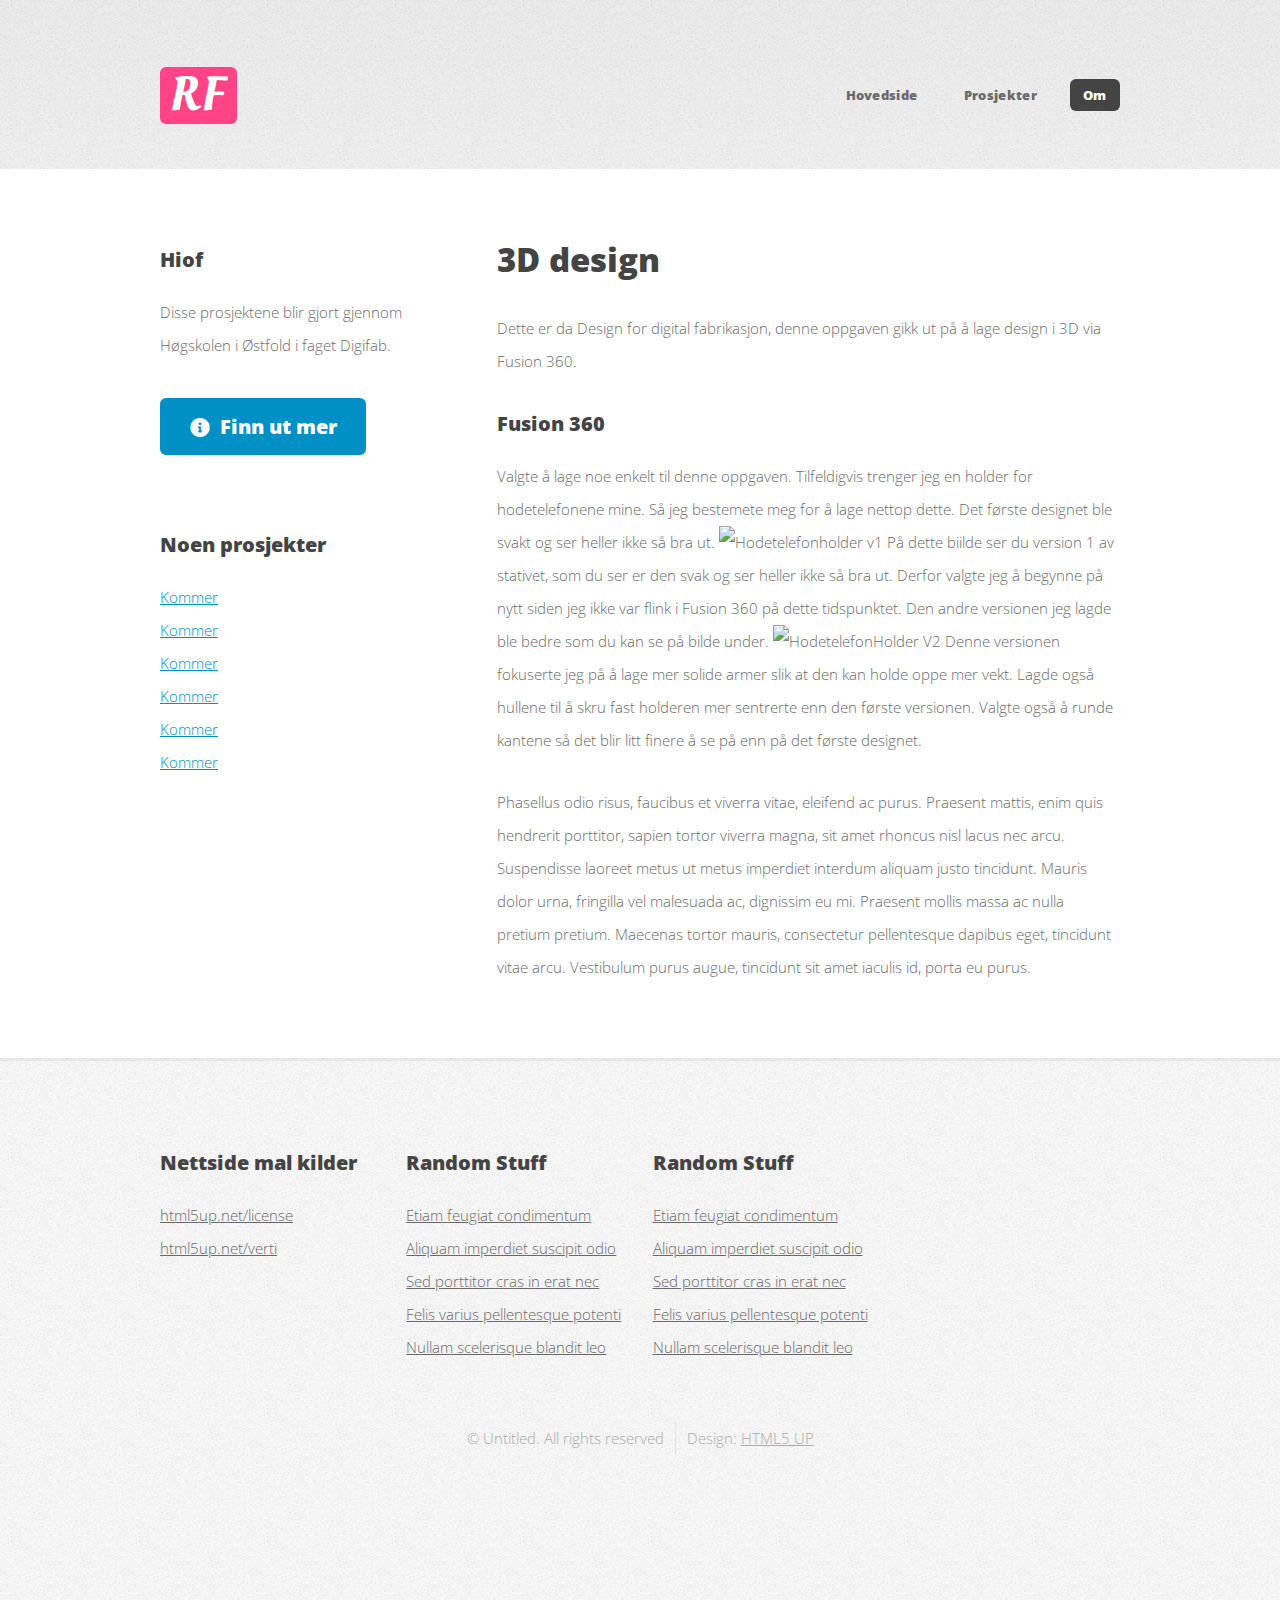
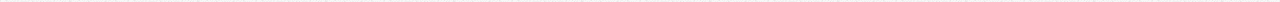
==== commit 35e39ee6: "Lagt til alt fra andre oppgave" ====
--- a/docs/Design3D.html
+++ b/docs/Design3D.html
@@ -32,7 +32,7 @@
 									<li>
 										<a href="#">Prosjekter</a>
 										<ul>
-											<li><a href="#">Lorem ipsum dolor</a></li>
+											<li><a href="DesignVector.html">Vector Design</a></li>
 											<!--
 											<li><a href="#">Magna phasellus</a></li>
 											<li>
@@ -103,14 +103,17 @@
 											</p>
 
 											<h3>Fusion 360</h3>
-											<p>Lorem ipsum dolor sit amet, consectetur adipiscing elit. Maecenas ac quam risus, at tempus
-											justo. Sed dictum rutrum massa eu volutpat. Quisque vitae hendrerit sem. Pellentesque lorem felis,
-											ultricies a bibendum id, bibendum sit amet nisl. Mauris et lorem quam. Maecenas rutrum imperdiet
-											vulputate. Nulla quis nibh ipsum, sed egestas justo. Morbi ut ante mattis orci convallis tempor.
-											Etiam a lacus a lacus pharetra porttitor quis accumsan odio. Sed vel euismod nisi. Etiam convallis
-											rhoncus dui quis euismod. Maecenas lorem tellus, congue et condimentum ac, ullamcorper non sapien.
-											Donec sagittis massa et leo semper a scelerisque metus faucibus. Morbi congue mattis mi.
-											Phasellus sed nisl vitae risus tristique volutpat. Cras rutrum commodo luctus.</p>
+											<p>Valgte å lage noe enkelt til denne oppgaven. Tilfeldigvis trenger jeg en holder for hodetelefonene mine.
+												Så jeg bestemete meg for å lage nettop dette. Det første designet ble svakt og ser heller ikke så bra ut.
+												<img src="docs\images\Hodetelefon V1.JPG" alt="Hodetelefonholder v1">
+												På dette biilde ser du version 1 av stativet, som du ser er den svak og ser heller ikke så bra ut.
+												Derfor valgte jeg å begynne på nytt siden jeg ikke var flink i Fusion 360 på dette tidspunktet.
+												Den andre versionen jeg lagde ble bedre som du kan se på bilde under.
+												<img src="docs\images\HodetelefonHolderV2.JPG" alt="HodetelefonHolder V2">
+												Denne versionen fokuserte jeg på å lage mer solide armer slik at den kan holde oppe mer vekt.
+												Lagde også hullene til å skru fast holderen mer sentrerte enn den første versionen. Valgte også 
+												å runde kantene så det blir litt finere å se på enn på det første designet.
+											</p>
 											
 											<p>Phasellus odio risus, faucibus et viverra vitae, eleifend ac purus. Praesent mattis, enim
 											quis hendrerit porttitor, sapien tortor viverra magna, sit amet rhoncus nisl lacus nec arcu.
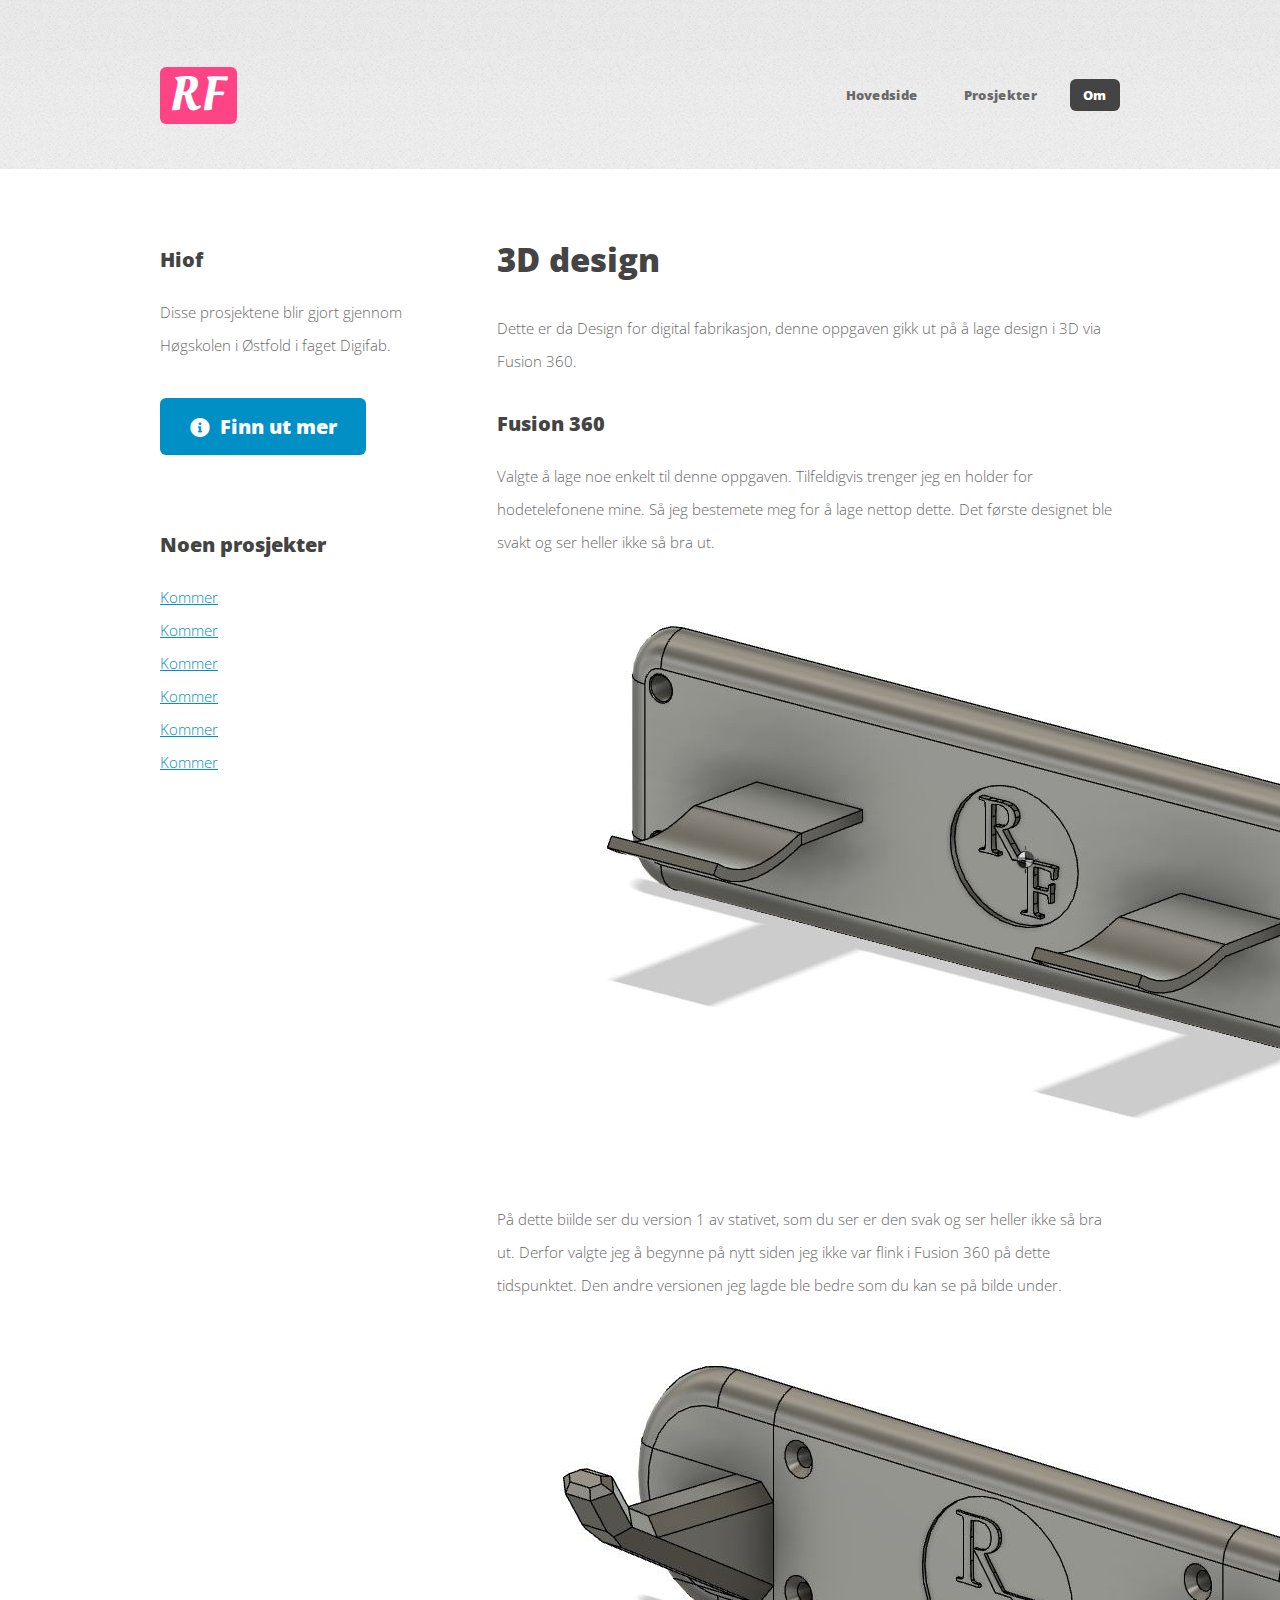
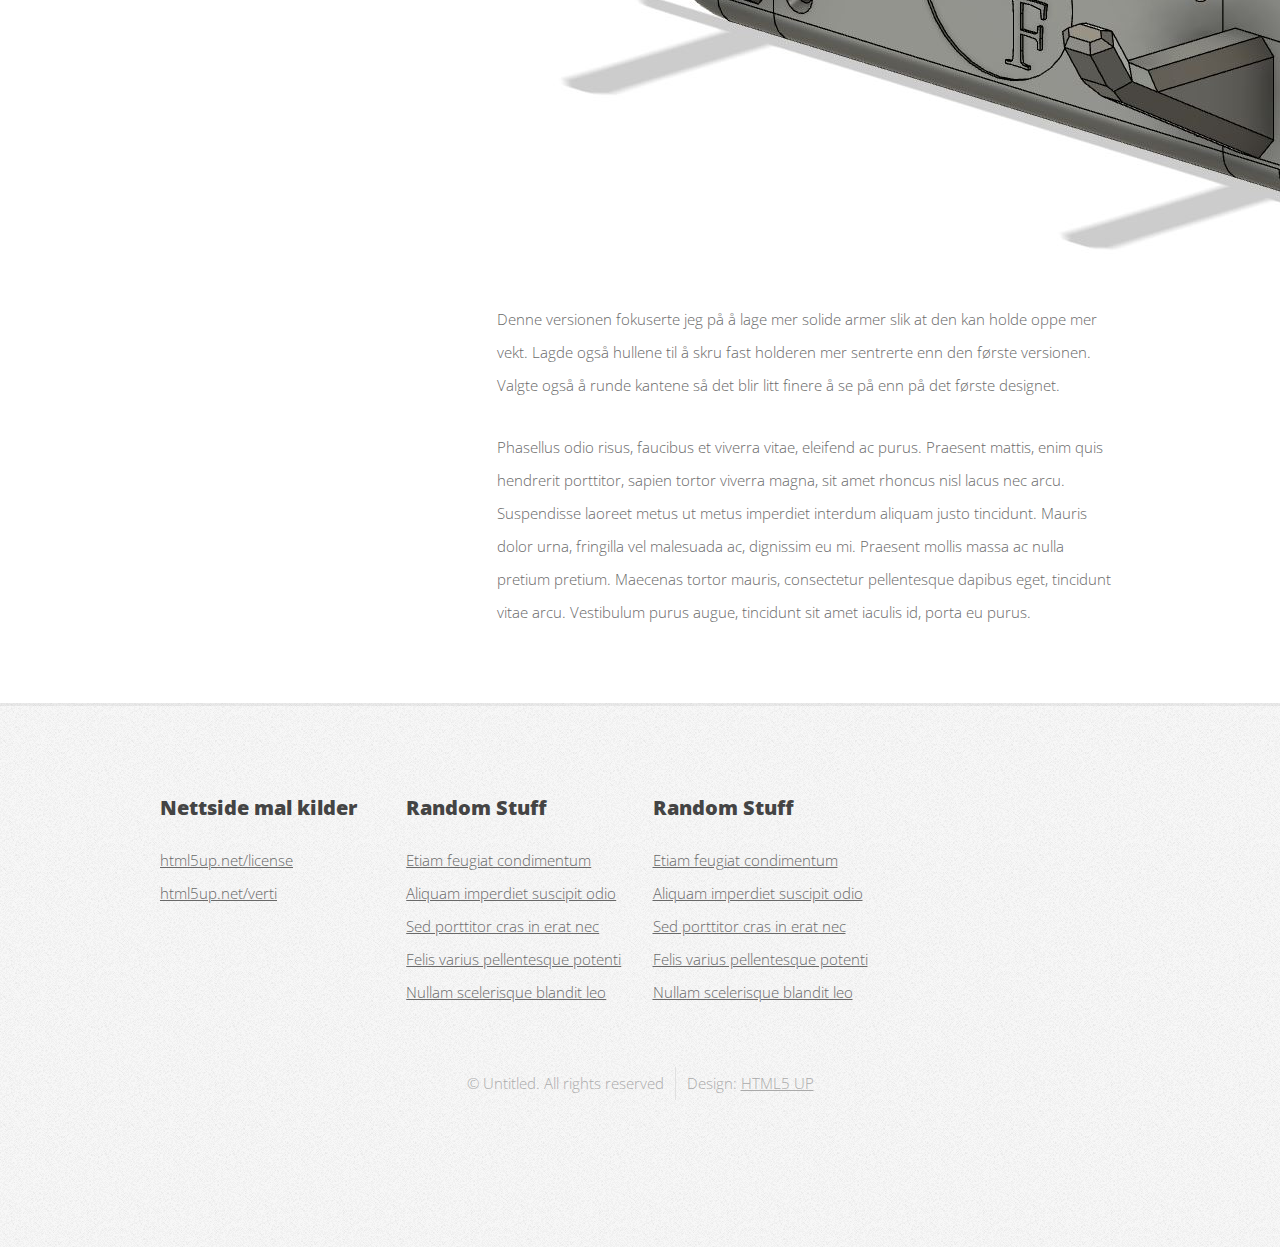
==== commit 33ddbd6b: "Bilder" ====
--- a/docs/Design3D.html
+++ b/docs/Design3D.html
@@ -105,11 +105,11 @@
 											<h3>Fusion 360</h3>
 											<p>Valgte å lage noe enkelt til denne oppgaven. Tilfeldigvis trenger jeg en holder for hodetelefonene mine.
 												Så jeg bestemete meg for å lage nettop dette. Det første designet ble svakt og ser heller ikke så bra ut.
-												<img src="docs\images\Hodetelefon V1.JPG" alt="Hodetelefonholder v1">
+												<img src="images\Hodetelefon V1.JPG" alt="Hodetelefonholder v1">
 												På dette biilde ser du version 1 av stativet, som du ser er den svak og ser heller ikke så bra ut.
 												Derfor valgte jeg å begynne på nytt siden jeg ikke var flink i Fusion 360 på dette tidspunktet.
 												Den andre versionen jeg lagde ble bedre som du kan se på bilde under.
-												<img src="docs\images\HodetelefonHolderV2.JPG" alt="HodetelefonHolder V2">
+												<img src="images\HodetelefonHolderV2.JPG" alt="HodetelefonHolder V2">
 												Denne versionen fokuserte jeg på å lage mer solide armer slik at den kan holde oppe mer vekt.
 												Lagde også hullene til å skru fast holderen mer sentrerte enn den første versionen. Valgte også 
 												å runde kantene så det blir litt finere å se på enn på det første designet.
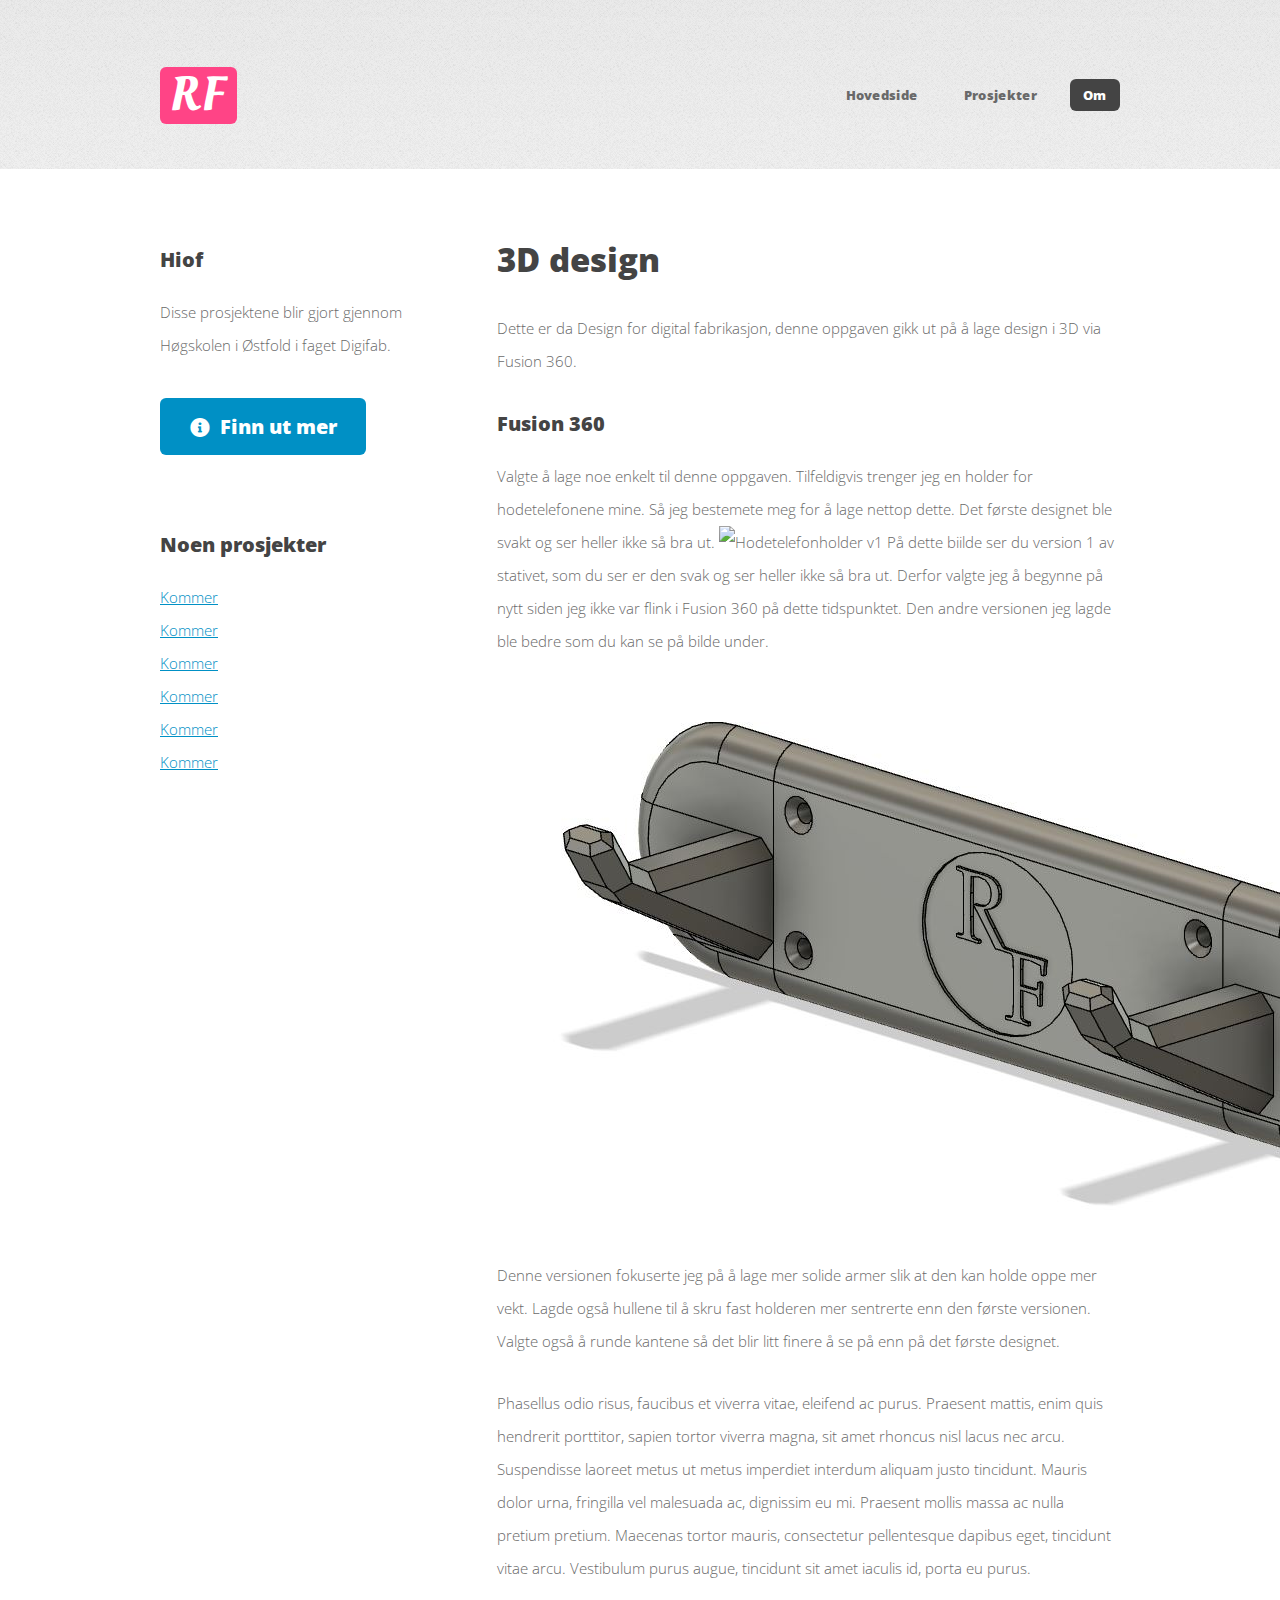
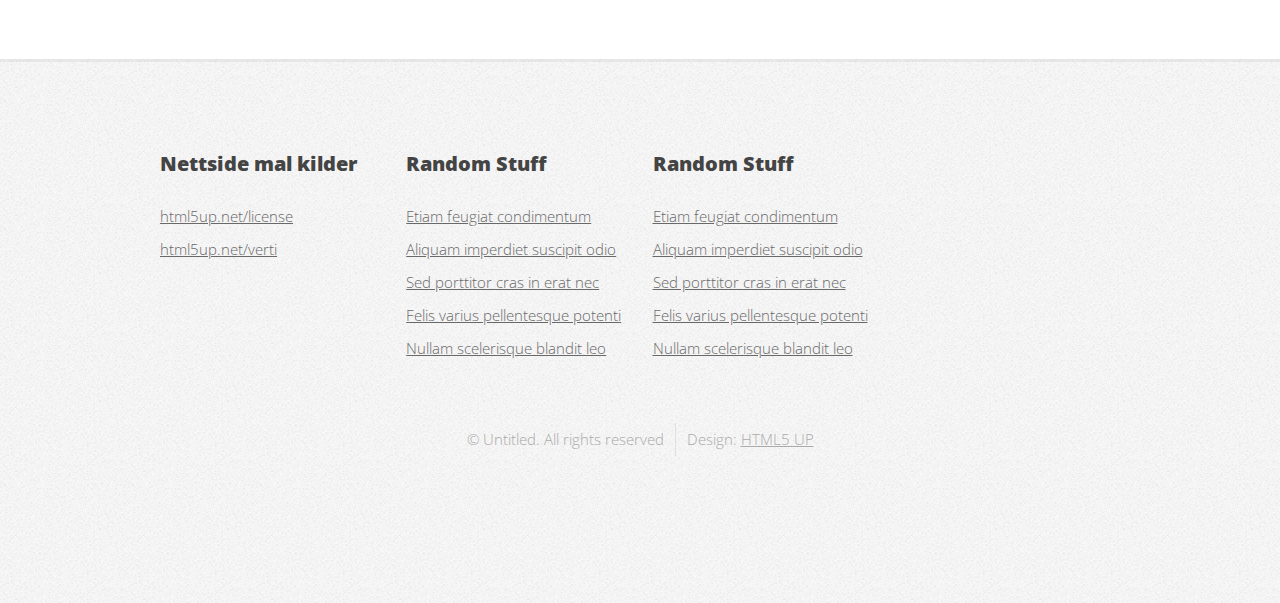
==== commit a0ddddd7: "Update Design3D" ====
--- a/docs/Design3D.html
+++ b/docs/Design3D.html
@@ -105,11 +105,11 @@
 											<h3>Fusion 360</h3>
 											<p>Valgte å lage noe enkelt til denne oppgaven. Tilfeldigvis trenger jeg en holder for hodetelefonene mine.
 												Så jeg bestemete meg for å lage nettop dette. Det første designet ble svakt og ser heller ikke så bra ut.
-												<img src="images\Hodetelefon V1.JPG" alt="Hodetelefonholder v1">
+												<img src="\images\Hodetelefon V1.JPG" alt="Hodetelefonholder v1">
 												På dette biilde ser du version 1 av stativet, som du ser er den svak og ser heller ikke så bra ut.
 												Derfor valgte jeg å begynne på nytt siden jeg ikke var flink i Fusion 360 på dette tidspunktet.
 												Den andre versionen jeg lagde ble bedre som du kan se på bilde under.
-												<img src="images\HodetelefonHolderV2.JPG" alt="HodetelefonHolder V2">
+												<img src="\docs\images\HodetelefonHolderV2.JPG" alt="HodetelefonHolder V2">
 												Denne versionen fokuserte jeg på å lage mer solide armer slik at den kan holde oppe mer vekt.
 												Lagde også hullene til å skru fast holderen mer sentrerte enn den første versionen. Valgte også 
 												å runde kantene så det blir litt finere å se på enn på det første designet.
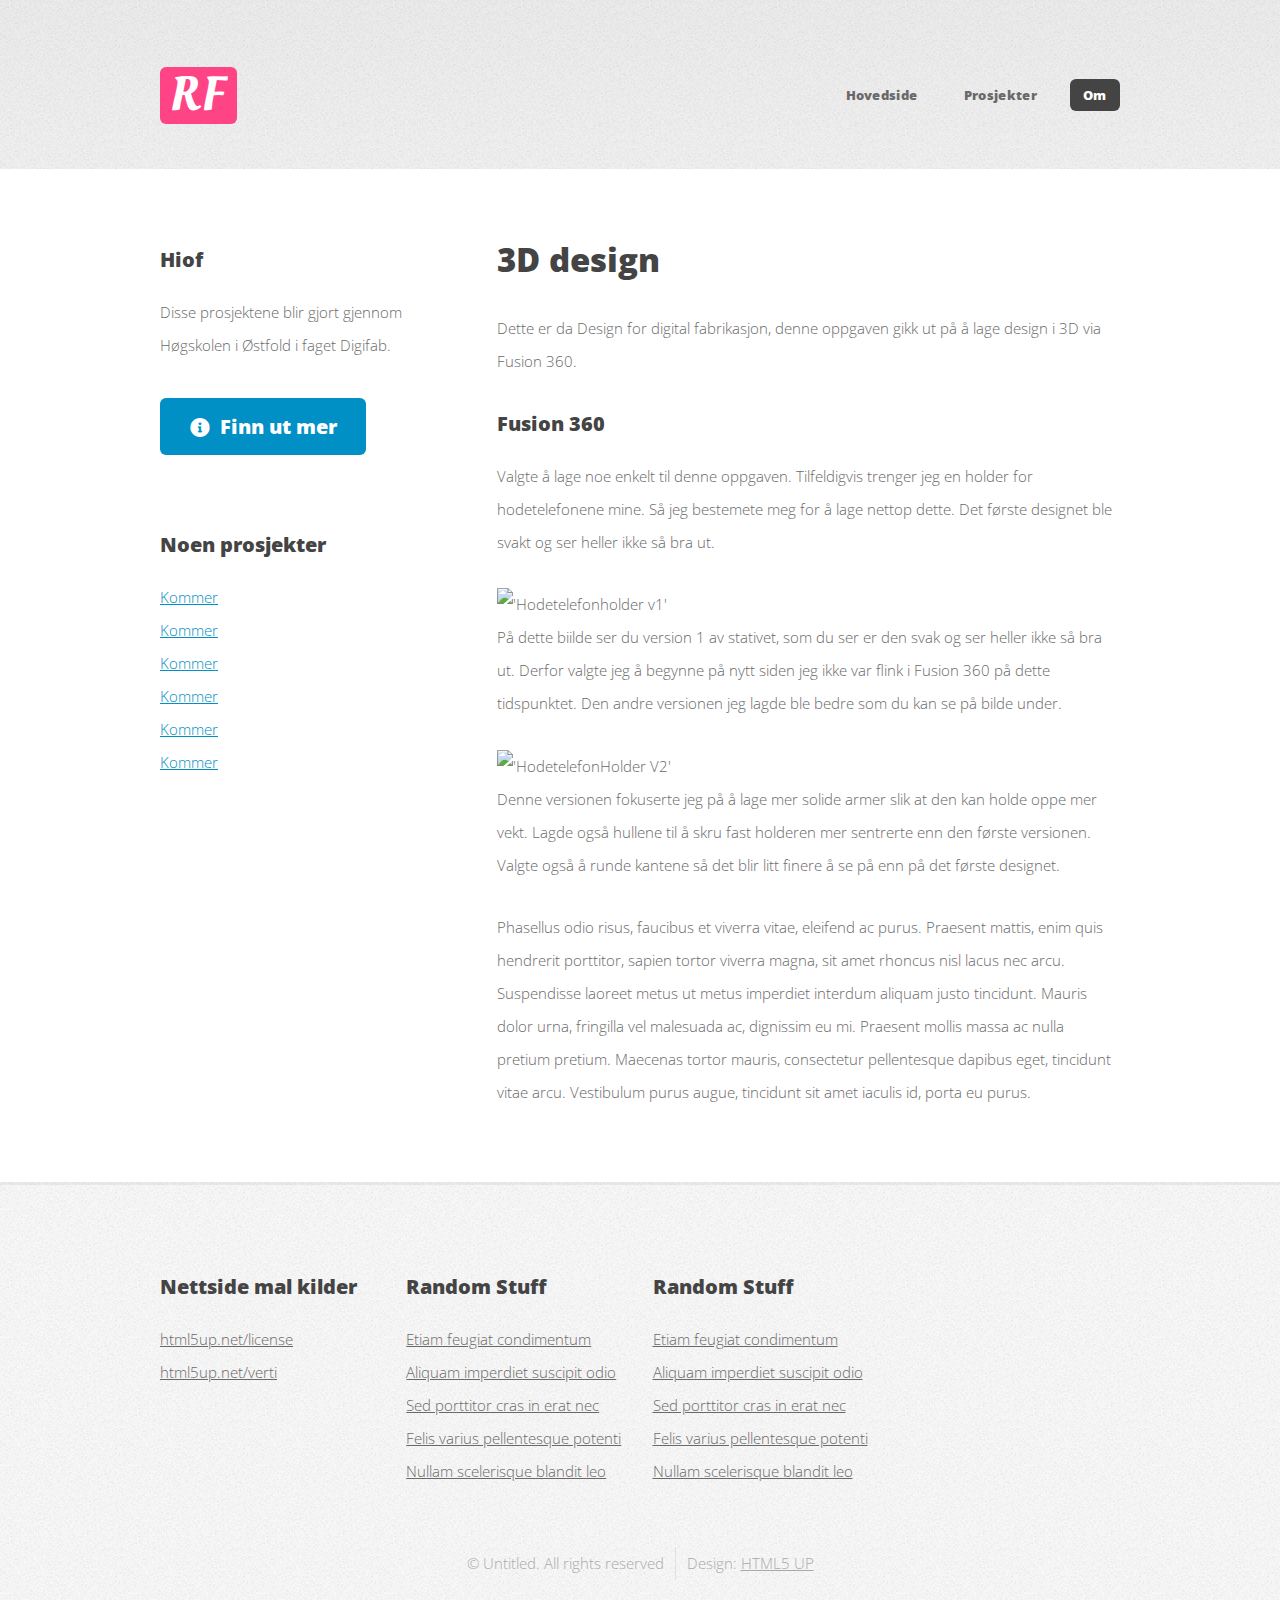
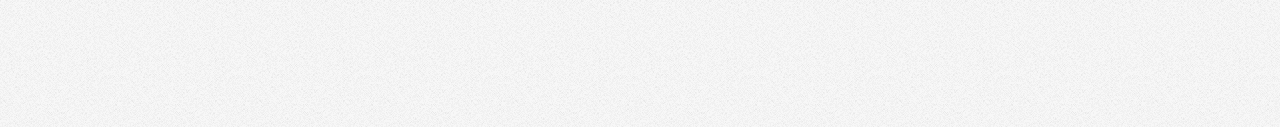
==== commit 3d3fde36: "More bugfix" ====
--- a/docs/Design3D.html
+++ b/docs/Design3D.html
@@ -105,11 +105,15 @@
 											<h3>Fusion 360</h3>
 											<p>Valgte å lage noe enkelt til denne oppgaven. Tilfeldigvis trenger jeg en holder for hodetelefonene mine.
 												Så jeg bestemete meg for å lage nettop dette. Det første designet ble svakt og ser heller ikke så bra ut.
-												<img src="\images\Hodetelefon V1.JPG" alt="Hodetelefonholder v1">
+											</p>
+												<img src="\images\Hodetelefon V1.jpg" alt="'Hodetelefonholder v1'">
+											<p>
 												På dette biilde ser du version 1 av stativet, som du ser er den svak og ser heller ikke så bra ut.
 												Derfor valgte jeg å begynne på nytt siden jeg ikke var flink i Fusion 360 på dette tidspunktet.
 												Den andre versionen jeg lagde ble bedre som du kan se på bilde under.
-												<img src="\docs\images\HodetelefonHolderV2.JPG" alt="HodetelefonHolder V2">
+											</p>
+												<img src="\docs\images\HodetelefonHolderV2.jpg" alt="'HodetelefonHolder V2'">
+											<p>
 												Denne versionen fokuserte jeg på å lage mer solide armer slik at den kan holde oppe mer vekt.
 												Lagde også hullene til å skru fast holderen mer sentrerte enn den første versionen. Valgte også 
 												å runde kantene så det blir litt finere å se på enn på det første designet.
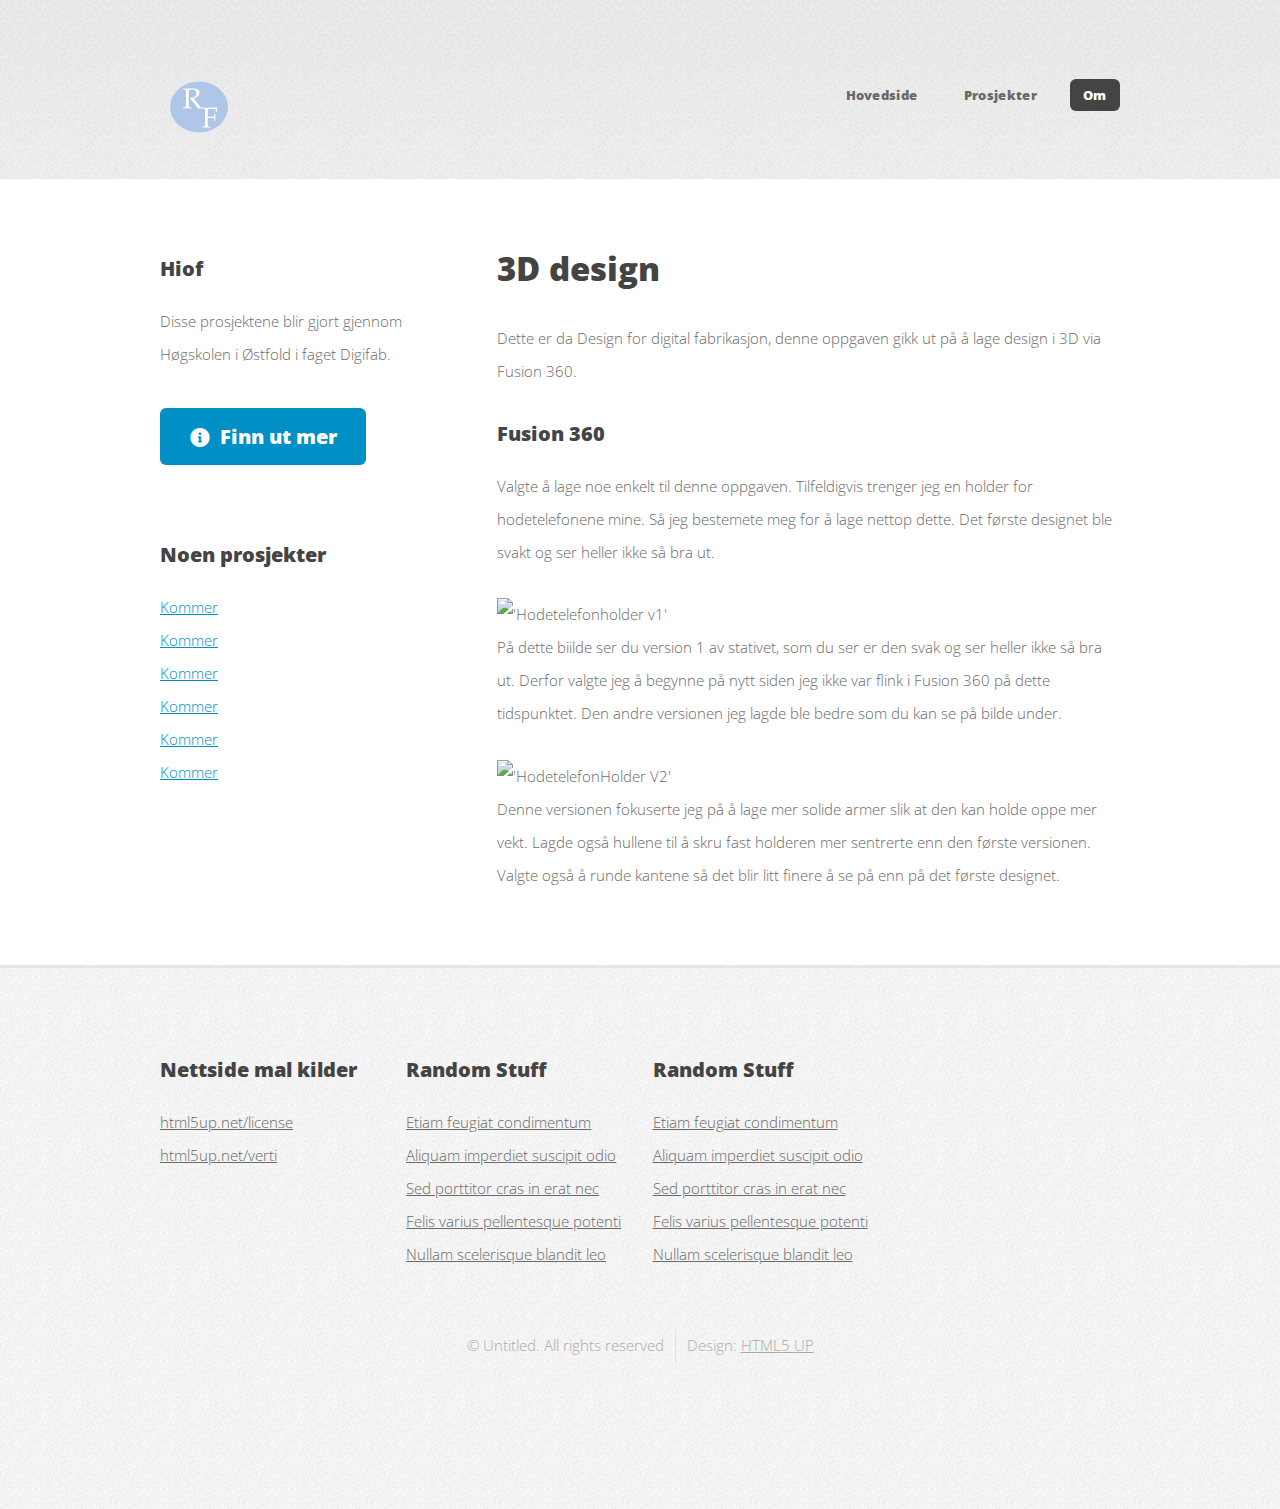
==== commit 5cfcdfe8: "Fullføring Oppgave 2" ====
--- a/docs/Design3D.html
+++ b/docs/Design3D.html
@@ -21,7 +21,7 @@
 
 						<!-- Logo -->
 							<div id="logo">
-								<h1><a href="index.html">RF</a></h1>
+								<h1><a href="index.html"><img src="images/Logo v4norm2.svg" width=58 height=58></a></h1>
 								<span></span>
 							</div>
 
@@ -106,25 +106,18 @@
 											<p>Valgte å lage noe enkelt til denne oppgaven. Tilfeldigvis trenger jeg en holder for hodetelefonene mine.
 												Så jeg bestemete meg for å lage nettop dette. Det første designet ble svakt og ser heller ikke så bra ut.
 											</p>
-												<img src="\images\Hodetelefon V1.jpg" alt="'Hodetelefonholder v1'">
+												<img src="images\Hodetelefon V1.jpg" alt="'Hodetelefonholder v1'" Width=500>
 											<p>
 												På dette biilde ser du version 1 av stativet, som du ser er den svak og ser heller ikke så bra ut.
 												Derfor valgte jeg å begynne på nytt siden jeg ikke var flink i Fusion 360 på dette tidspunktet.
 												Den andre versionen jeg lagde ble bedre som du kan se på bilde under.
 											</p>
-												<img src="\docs\images\HodetelefonHolderV2.jpg" alt="'HodetelefonHolder V2'">
+												<img src="images\HodetelefonHolderV2.jpg" alt="'HodetelefonHolder V2'" width=500>
 											<p>
 												Denne versionen fokuserte jeg på å lage mer solide armer slik at den kan holde oppe mer vekt.
 												Lagde også hullene til å skru fast holderen mer sentrerte enn den første versionen. Valgte også 
 												å runde kantene så det blir litt finere å se på enn på det første designet.
 											</p>
-											
-											<p>Phasellus odio risus, faucibus et viverra vitae, eleifend ac purus. Praesent mattis, enim
-											quis hendrerit porttitor, sapien tortor viverra magna, sit amet rhoncus nisl lacus nec arcu.
-											Suspendisse laoreet metus ut metus imperdiet interdum aliquam justo tincidunt. Mauris dolor urna,
-											fringilla vel malesuada ac, dignissim eu mi. Praesent mollis massa ac nulla pretium pretium.
-											Maecenas tortor mauris, consectetur pellentesque dapibus eget, tincidunt vitae arcu.
-											Vestibulum purus augue, tincidunt sit amet iaculis id, porta eu purus.</p>
 
 										</article>
 
--- a/docs/assets/css/main.css
+++ b/docs/assets/css/main.css
@@ -1908,7 +1908,7 @@
 /* Wrappers */
 
 	#header-wrapper {
-		padding: 4.5em 0 3em 0;
+		padding: 4.5em 0 2em 0;
 	}
 
 	#features-wrapper {
@@ -1938,7 +1938,7 @@
 	}
 
 		#logo h1 {
-			background: #ff4486;
+			/*background: #ff4486;*/
 			color: #fff;
 			border-radius: 6px;
 			font-family: 'Oleo Script', serif;
